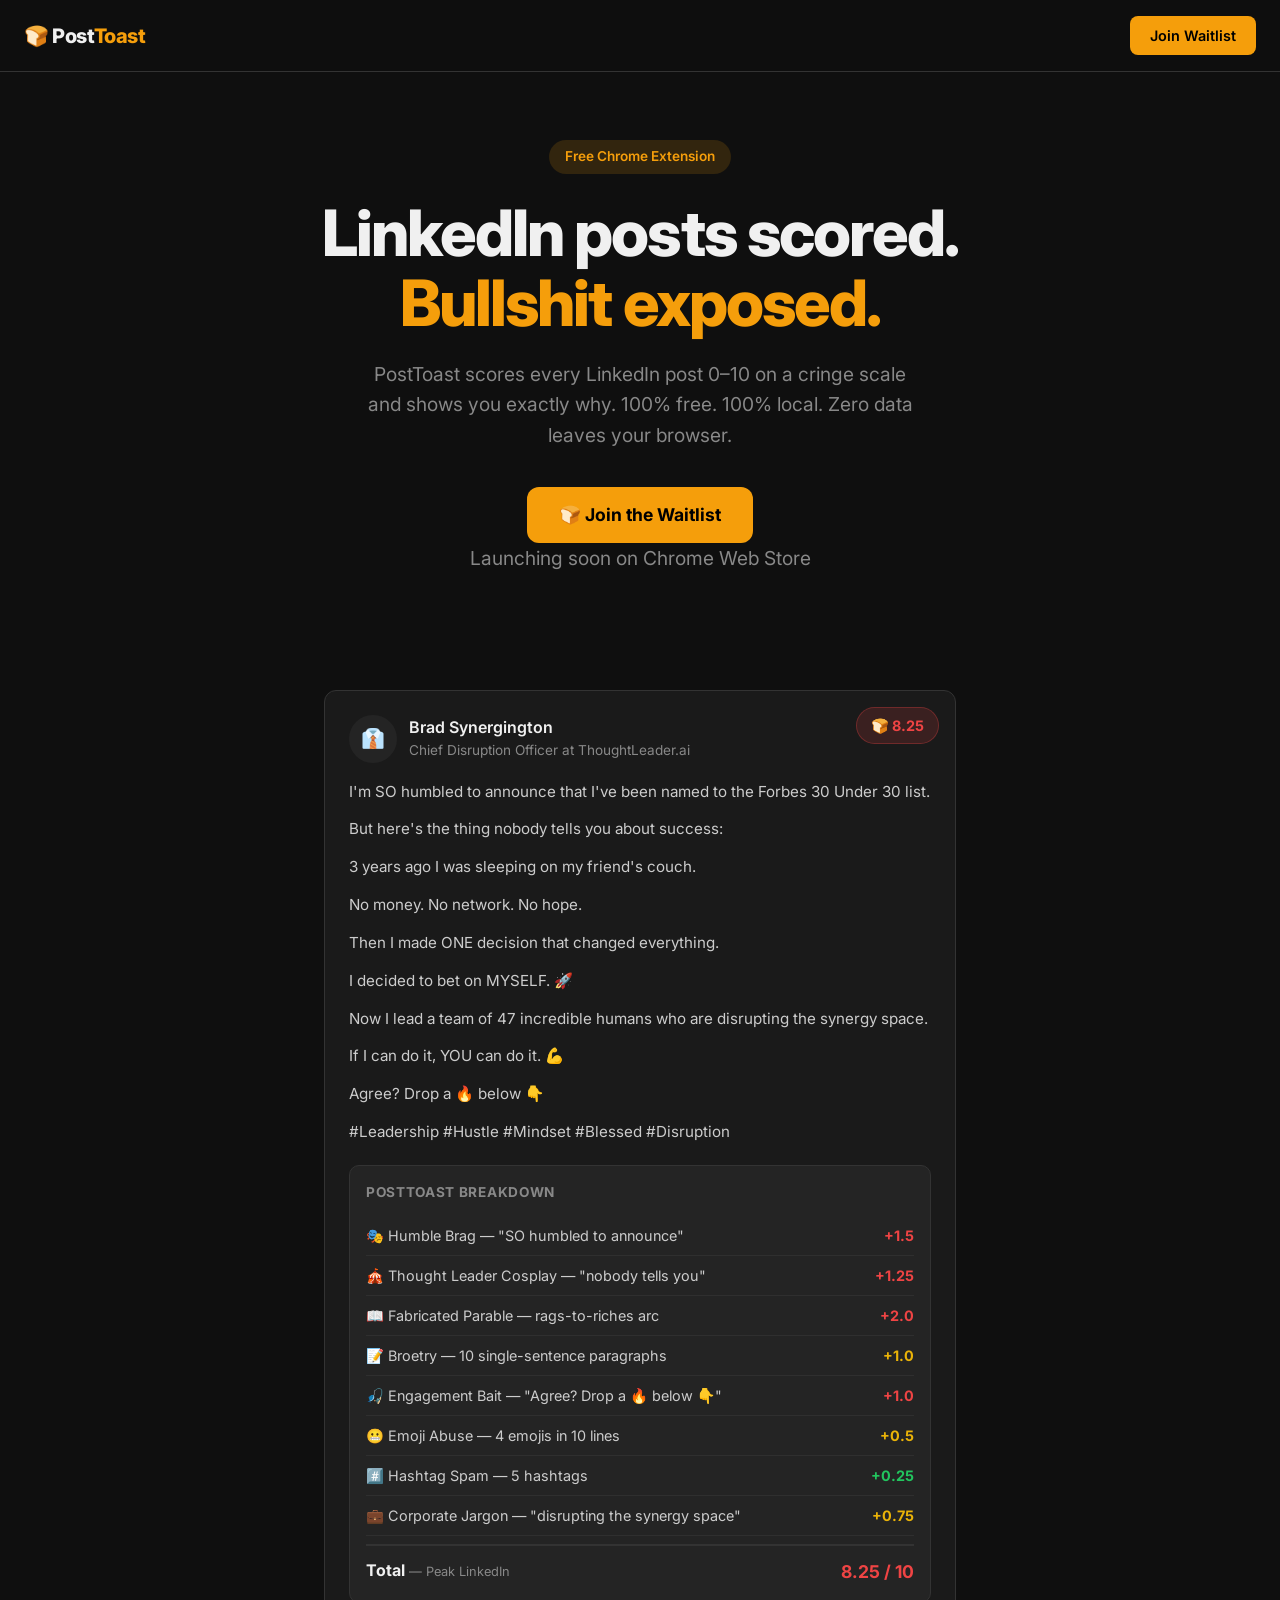
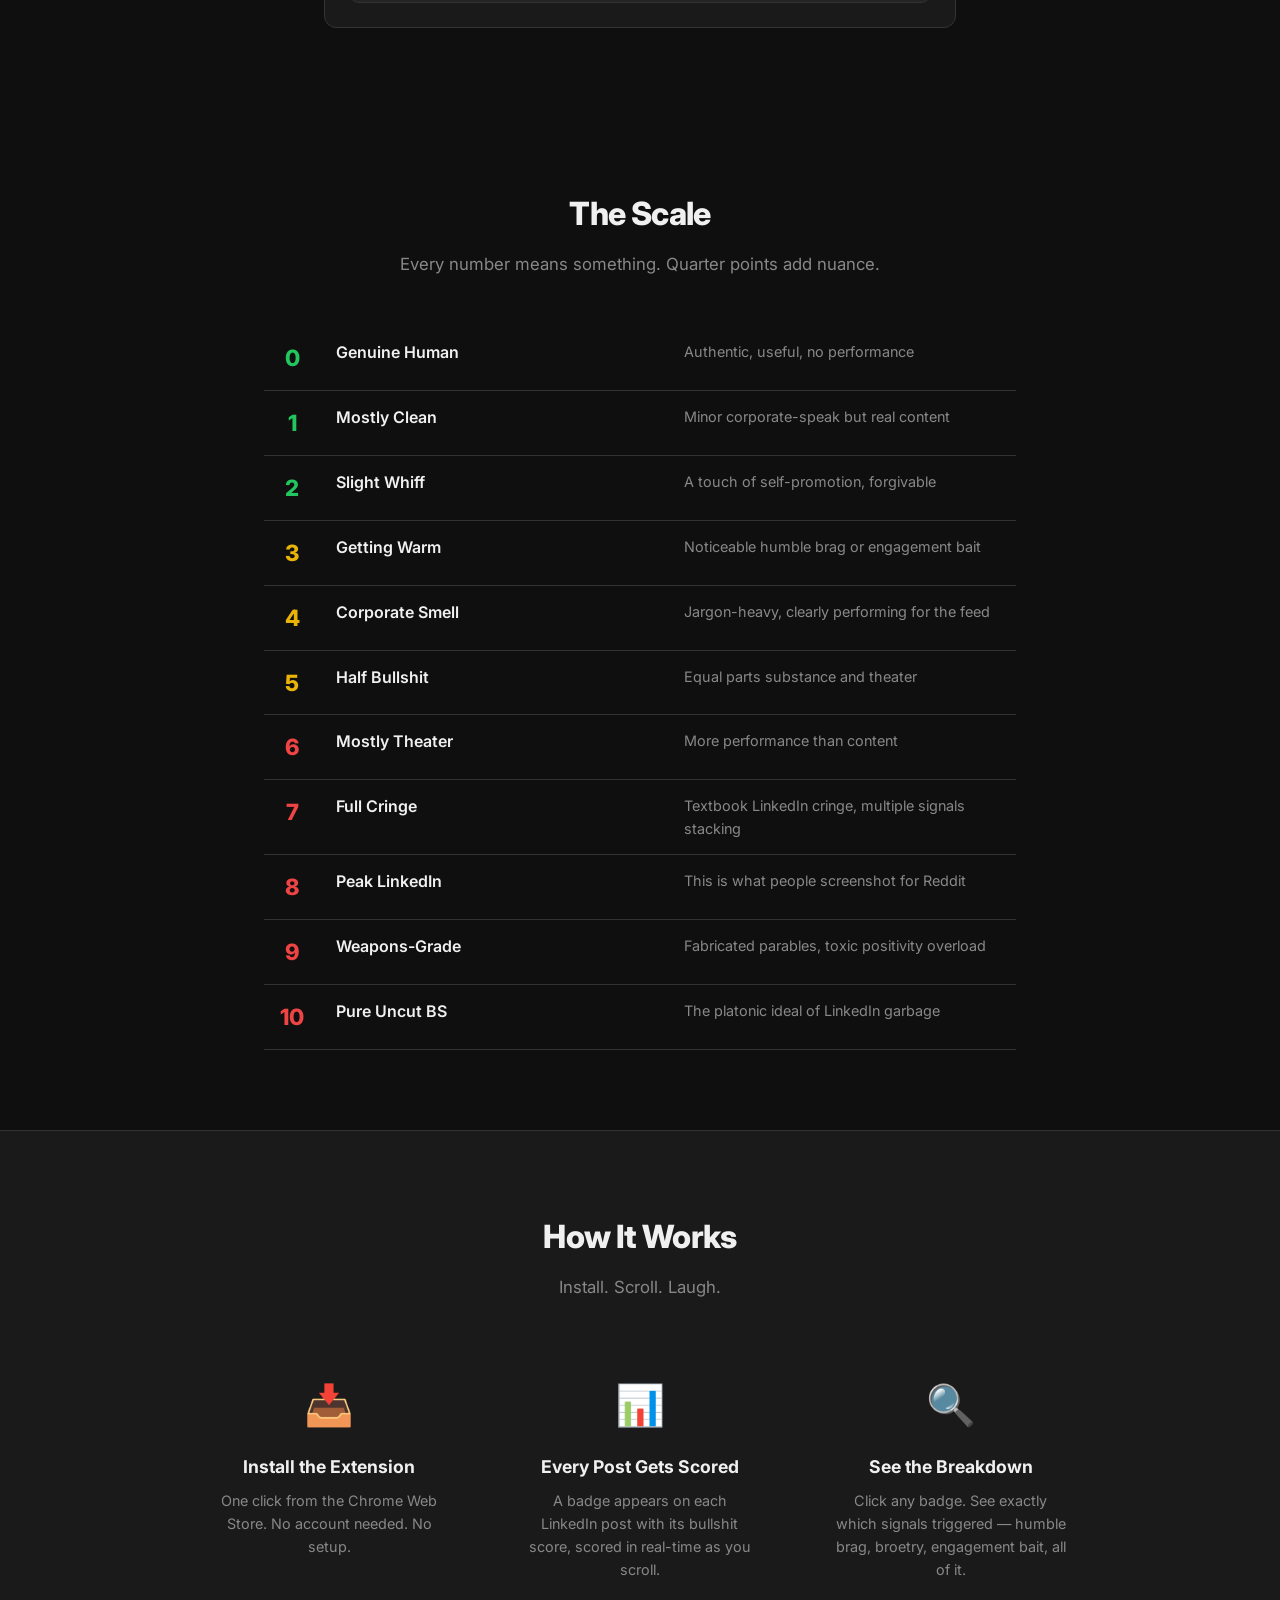
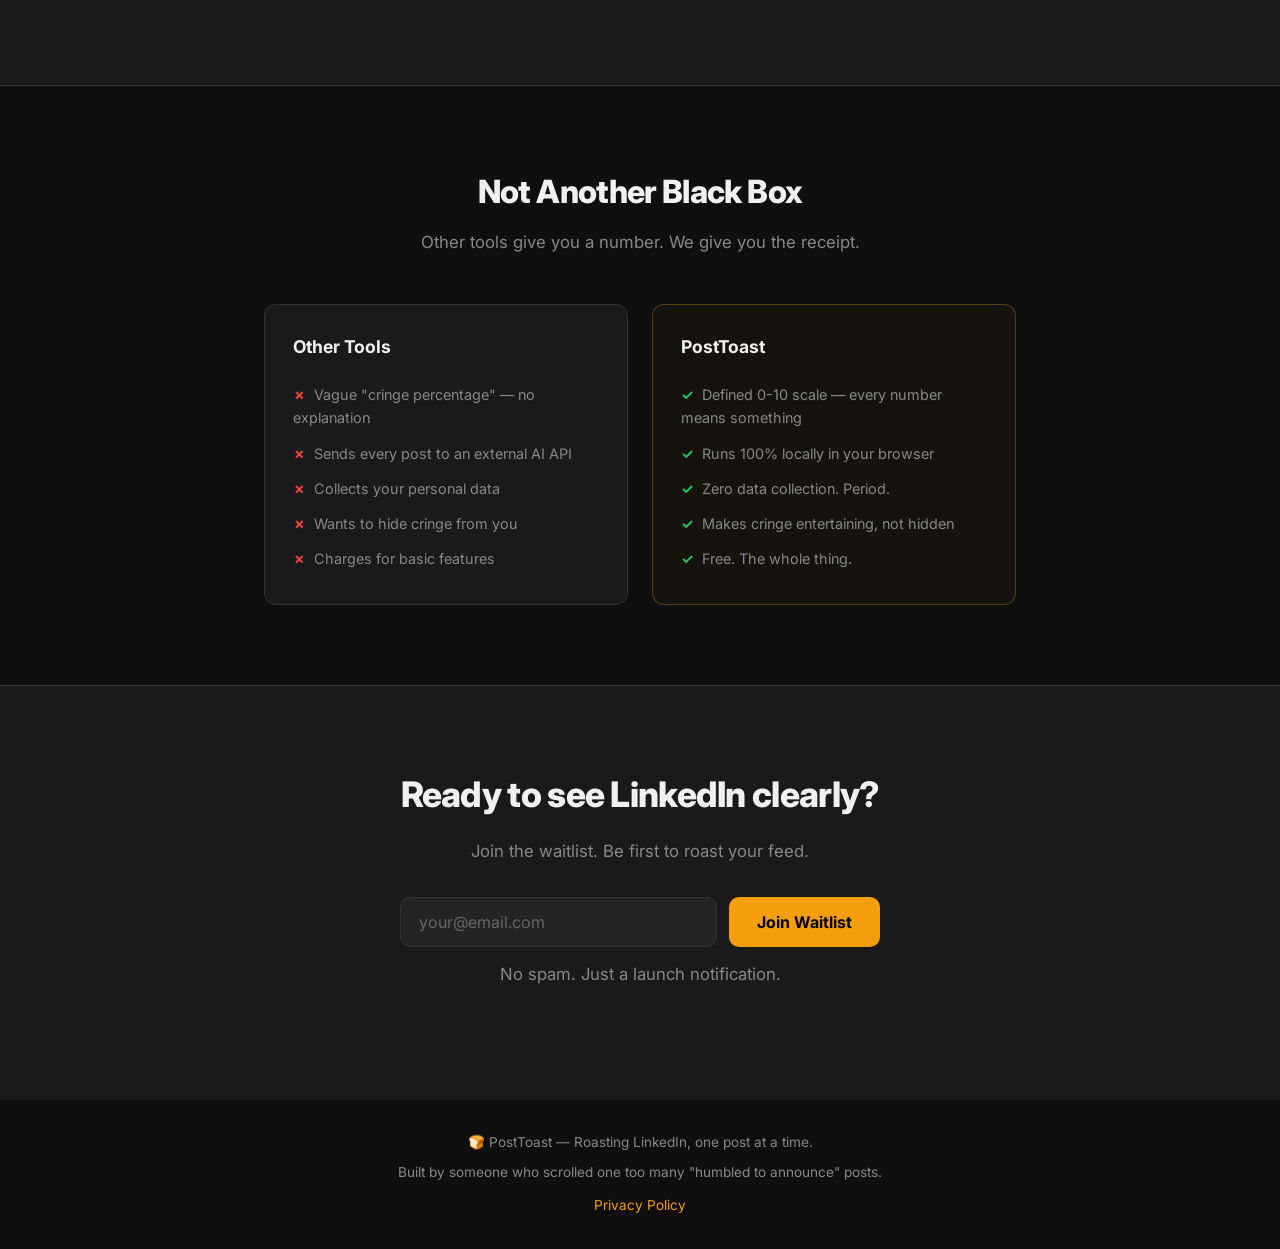
==== landing/index.html @ eec119d7 "Wire waitlist form to Netlify Forms — submissions go to Netlify dashboard" ====
<!DOCTYPE html>
<html lang="en">
<head>
  <meta charset="UTF-8">
  <meta name="viewport" content="width=device-width, initial-scale=1.0">
  <title>PostToast — Roasting LinkedIn, One Post at a Time</title>
  <meta name="description" content="A free Chrome extension that scores LinkedIn posts on a 0-10 bullshit scale. See exactly why that post made you cringe.">
  <meta property="og:title" content="PostToast — The LinkedIn Cringe Detector">
  <meta property="og:description" content="Free Chrome extension. Scores every LinkedIn post 0-10. Shows you exactly what's wrong with it.">
  <meta property="og:type" content="website">
  <meta property="og:url" content="https://posttoast.app">
  <meta name="twitter:card" content="summary_large_image">
  <meta name="twitter:title" content="PostToast — The LinkedIn Cringe Detector">
  <meta name="twitter:description" content="Free Chrome extension. Scores every LinkedIn post 0-10. Shows you exactly what's wrong with it.">
  <link rel="preconnect" href="https://fonts.googleapis.com">
  <link rel="preconnect" href="https://fonts.gstatic.com" crossorigin>
  <link href="https://fonts.googleapis.com/css2?family=Inter:wght@400;500;600;700;800&display=swap" rel="stylesheet">
  <style>
    * { margin: 0; padding: 0; box-sizing: border-box; }

    :root {
      --bg: #0f0f0f;
      --surface: #1a1a1a;
      --surface-2: #242424;
      --border: #333;
      --text: #f0f0f0;
      --text-muted: #888;
      --amber: #f59e0b;
      --amber-dim: rgba(245, 158, 11, 0.15);
      --green: #22c55e;
      --yellow: #eab308;
      --red: #ef4444;
    }

    body {
      font-family: 'Inter', -apple-system, sans-serif;
      background: var(--bg);
      color: var(--text);
      line-height: 1.6;
      overflow-x: hidden;
    }

    /* Nav */
    nav {
      position: fixed;
      top: 0;
      width: 100%;
      padding: 16px 24px;
      background: rgba(15, 15, 15, 0.9);
      backdrop-filter: blur(12px);
      border-bottom: 1px solid var(--border);
      z-index: 100;
      display: flex;
      justify-content: space-between;
      align-items: center;
    }

    .logo {
      font-size: 1.25rem;
      font-weight: 800;
      letter-spacing: -0.02em;
    }

    .logo span { color: var(--amber); }

    .nav-cta {
      background: var(--amber);
      color: #000;
      padding: 8px 20px;
      border-radius: 8px;
      text-decoration: none;
      font-weight: 600;
      font-size: 0.9rem;
      transition: transform 0.2s, box-shadow 0.2s;
    }

    .nav-cta:hover {
      transform: translateY(-1px);
      box-shadow: 0 4px 20px rgba(245, 158, 11, 0.3);
    }

    /* Hero */
    .hero {
      padding: 140px 24px 80px;
      max-width: 800px;
      margin: 0 auto;
      text-align: center;
    }

    .hero-badge {
      display: inline-block;
      background: var(--amber-dim);
      color: var(--amber);
      padding: 6px 16px;
      border-radius: 20px;
      font-size: 0.85rem;
      font-weight: 600;
      margin-bottom: 24px;
    }

    h1 {
      font-size: clamp(2.5rem, 6vw, 4rem);
      font-weight: 800;
      letter-spacing: -0.03em;
      line-height: 1.1;
      margin-bottom: 20px;
    }

    h1 .highlight { color: var(--amber); }

    .hero p {
      font-size: 1.2rem;
      color: var(--text-muted);
      max-width: 560px;
      margin: 0 auto 36px;
    }

    .hero-cta {
      display: inline-flex;
      align-items: center;
      gap: 10px;
      background: var(--amber);
      color: #000;
      padding: 14px 32px;
      border-radius: 12px;
      text-decoration: none;
      font-weight: 700;
      font-size: 1.1rem;
      transition: transform 0.2s, box-shadow 0.2s;
    }

    .hero-cta:hover {
      transform: translateY(-2px);
      box-shadow: 0 8px 30px rgba(245, 158, 11, 0.3);
    }

    .hero-sub {
      margin-top: 14px;
      font-size: 0.85rem;
      color: var(--text-muted);
    }

    /* Demo Post */
    .demo-section {
      max-width: 680px;
      margin: 0 auto;
      padding: 0 24px 80px;
    }

    .demo-post {
      background: var(--surface);
      border: 1px solid var(--border);
      border-radius: 12px;
      padding: 24px;
      position: relative;
    }

    .demo-header {
      display: flex;
      align-items: center;
      gap: 12px;
      margin-bottom: 16px;
    }

    .demo-avatar {
      width: 48px;
      height: 48px;
      border-radius: 50%;
      background: var(--surface-2);
      display: flex;
      align-items: center;
      justify-content: center;
      font-size: 1.2rem;
    }

    .demo-name { font-weight: 600; }
    .demo-title { font-size: 0.85rem; color: var(--text-muted); }

    .demo-text {
      font-size: 0.95rem;
      line-height: 1.7;
      margin-bottom: 20px;
      color: #ccc;
    }

    .demo-text p { margin-bottom: 12px; }

    /* Badge */
    .badge {
      position: absolute;
      top: 16px;
      right: 16px;
      display: flex;
      align-items: center;
      gap: 6px;
      padding: 6px 14px;
      border-radius: 20px;
      font-weight: 700;
      font-size: 0.9rem;
      cursor: pointer;
      transition: transform 0.2s;
    }

    .badge:hover { transform: scale(1.05); }

    .badge.high {
      background: rgba(239, 68, 68, 0.15);
      color: var(--red);
      border: 1px solid rgba(239, 68, 68, 0.3);
    }

    /* Breakdown */
    .breakdown {
      background: var(--surface-2);
      border: 1px solid var(--border);
      border-radius: 10px;
      padding: 16px;
      margin-top: 4px;
    }

    .breakdown-title {
      font-weight: 700;
      font-size: 0.85rem;
      color: var(--text-muted);
      text-transform: uppercase;
      letter-spacing: 0.05em;
      margin-bottom: 12px;
    }

    .signal {
      display: flex;
      justify-content: space-between;
      align-items: center;
      padding: 8px 0;
      border-bottom: 1px solid rgba(255,255,255,0.05);
      font-size: 0.9rem;
    }

    .signal:last-child { border-bottom: none; }
    .signal-name { color: #ccc; }

    .signal-score {
      font-weight: 700;
      color: var(--red);
    }

    .signal-score.med { color: var(--yellow); }
    .signal-score.low { color: var(--green); }

    .total-row {
      display: flex;
      justify-content: space-between;
      padding-top: 12px;
      margin-top: 8px;
      border-top: 2px solid var(--border);
      font-weight: 700;
    }

    .total-score {
      font-size: 1.1rem;
      color: var(--red);
    }

    .total-label-sub {
      font-size: 0.8rem;
      color: var(--text-muted);
      font-weight: 400;
    }

    /* Scale Section */
    .scale-section {
      max-width: 800px;
      margin: 0 auto;
      padding: 80px 24px;
    }

    .section-title {
      font-size: 2rem;
      font-weight: 800;
      text-align: center;
      margin-bottom: 12px;
      letter-spacing: -0.02em;
    }

    .section-sub {
      text-align: center;
      color: var(--text-muted);
      margin-bottom: 48px;
      font-size: 1.05rem;
    }

    .scale-grid {
      display: grid;
      grid-template-columns: auto 1fr 1fr;
      gap: 0;
    }

    .scale-row {
      display: contents;
    }

    .scale-row > * {
      padding: 14px 16px;
      border-bottom: 1px solid var(--border);
    }

    .scale-num {
      font-weight: 800;
      font-size: 1.4rem;
      text-align: center;
      min-width: 50px;
    }

    .scale-label { font-weight: 600; }
    .scale-desc { color: var(--text-muted); font-size: 0.9rem; }

    .s-green { color: var(--green); }
    .s-yellow { color: var(--yellow); }
    .s-red { color: var(--red); }

    /* How It Works */
    .how-section {
      padding: 80px 24px;
      background: var(--surface);
      border-top: 1px solid var(--border);
      border-bottom: 1px solid var(--border);
    }

    .how-grid {
      max-width: 900px;
      margin: 0 auto;
      display: grid;
      grid-template-columns: repeat(auto-fit, minmax(250px, 1fr));
      gap: 32px;
    }

    .how-card {
      text-align: center;
      padding: 24px;
    }

    .how-icon {
      font-size: 2.5rem;
      margin-bottom: 16px;
    }

    .how-card h3 {
      font-size: 1.1rem;
      margin-bottom: 8px;
    }

    .how-card p {
      color: var(--text-muted);
      font-size: 0.9rem;
    }

    /* VS Section */
    .vs-section {
      max-width: 800px;
      margin: 0 auto;
      padding: 80px 24px;
    }

    .vs-grid {
      display: grid;
      grid-template-columns: 1fr 1fr;
      gap: 24px;
      margin-top: 48px;
    }

    .vs-card {
      background: var(--surface);
      border: 1px solid var(--border);
      border-radius: 12px;
      padding: 28px;
    }

    .vs-card h3 {
      font-size: 1.1rem;
      margin-bottom: 16px;
    }

    .vs-card ul {
      list-style: none;
      padding: 0;
    }

    .vs-card li {
      padding: 6px 0;
      font-size: 0.9rem;
      color: var(--text-muted);
    }

    .vs-card li::before {
      margin-right: 8px;
      font-weight: bold;
    }

    .vs-card.them li::before { content: "✗"; color: var(--red); }
    .vs-card.us li::before { content: "✓"; color: var(--green); }
    .vs-card.us {
      border-color: rgba(245, 158, 11, 0.3);
      background: rgba(245, 158, 11, 0.03);
    }

    /* CTA */
    .cta-section {
      text-align: center;
      padding: 80px 24px;
      background: var(--surface);
      border-top: 1px solid var(--border);
    }

    .cta-section h2 {
      font-size: 2.2rem;
      font-weight: 800;
      margin-bottom: 16px;
      letter-spacing: -0.02em;
    }

    .cta-section p {
      color: var(--text-muted);
      margin-bottom: 32px;
      font-size: 1.05rem;
    }

    /* Waitlist form */
    .waitlist-form {
      display: flex;
      gap: 12px;
      justify-content: center;
      max-width: 480px;
      margin: 0 auto 14px;
    }

    .waitlist-form input {
      flex: 1;
      padding: 14px 18px;
      border-radius: 10px;
      border: 1px solid var(--border);
      background: var(--surface-2);
      color: var(--text);
      font-size: 1rem;
      font-family: inherit;
      outline: none;
      transition: border-color 0.2s;
    }

    .waitlist-form input:focus {
      border-color: var(--amber);
    }

    .waitlist-form input::placeholder { color: #666; }

    .waitlist-form button {
      padding: 14px 28px;
      border-radius: 10px;
      border: none;
      background: var(--amber);
      color: #000;
      font-weight: 700;
      font-size: 1rem;
      font-family: inherit;
      cursor: pointer;
      white-space: nowrap;
      transition: transform 0.2s, box-shadow 0.2s;
    }

    .waitlist-form button:hover {
      transform: translateY(-1px);
      box-shadow: 0 4px 20px rgba(245, 158, 11, 0.3);
    }

    .waitlist-success {
      display: none;
      color: var(--green);
      font-weight: 600;
      margin-top: 12px;
    }

    /* Footer */
    footer {
      text-align: center;
      padding: 32px 24px;
      color: var(--text-muted);
      font-size: 0.85rem;
    }

    footer a { color: var(--amber); text-decoration: none; }

    /* Tablet */
    @media (max-width: 768px) {
      .hero { padding: 120px 20px 60px; }
      .how-grid { gap: 20px; }
      .scale-section, .vs-section { padding: 60px 20px; }
      .how-section { padding: 60px 20px; }
      .cta-section { padding: 60px 20px; }
    }

    /* Mobile */
    @media (max-width: 640px) {
      nav { padding: 12px 16px; }
      .logo { font-size: 1.1rem; }
      .nav-cta { padding: 6px 14px; font-size: 0.8rem; }

      .hero { padding: 100px 16px 48px; }
      h1 { font-size: 2rem; }
      .hero p { font-size: 1rem; margin-bottom: 28px; }
      .hero-cta { padding: 12px 24px; font-size: 1rem; }
      .hero-badge { font-size: 0.8rem; padding: 5px 12px; }

      .demo-section { padding: 0 16px 60px; }
      .demo-post { padding: 16px; }
      .demo-header { gap: 10px; }
      .demo-avatar { width: 40px; height: 40px; font-size: 1rem; }
      .demo-name { font-size: 0.9rem; }
      .demo-text { font-size: 0.85rem; }
      .badge { padding: 4px 10px; font-size: 0.8rem; top: 12px; right: 12px; }
      .breakdown { padding: 12px; }
      .signal { font-size: 0.8rem; }
      .signal-name { font-size: 0.8rem; }
      .signal-score { font-size: 0.8rem; }

      .vs-grid { grid-template-columns: 1fr; }
      .vs-card { padding: 20px; }

      .scale-grid { font-size: 0.8rem; gap: 0; }
      .scale-grid > .scale-row > * { padding: 10px 8px; }
      .scale-num { font-size: 1rem; min-width: 36px; }
      .scale-label { font-size: 0.8rem; }
      .scale-desc { font-size: 0.75rem; display: none; }

      .section-title { font-size: 1.5rem; }
      .section-sub { font-size: 0.9rem; margin-bottom: 32px; }

      .how-grid { grid-template-columns: 1fr; gap: 16px; }
      .how-card { padding: 16px; text-align: left; display: flex; gap: 16px; align-items: flex-start; }
      .how-icon { font-size: 2rem; margin-bottom: 0; flex-shrink: 0; }
      .how-card h3 { font-size: 1rem; margin-bottom: 4px; }

      .waitlist-form { flex-direction: column; }
      .waitlist-form button { width: 100%; }
      .waitlist-form input { font-size: 16px; } /* prevents iOS zoom */

      .cta-section h2 { font-size: 1.6rem; }

      footer { padding: 24px 16px; }
    }

    /* Small phones */
    @media (max-width: 380px) {
      h1 { font-size: 1.7rem; }
      .hero { padding: 90px 12px 40px; }
      .demo-post { padding: 12px; }
      .badge { position: static; display: inline-flex; margin: 0 0 8px auto; float: right; }
    }
  </style>
</head>
<body>

  <nav>
    <div class="logo">🍞 Post<span>Toast</span></div>
    <a href="#waitlist" class="nav-cta">Join Waitlist</a>
  </nav>

  <!-- Hero -->
  <section class="hero">
    <div class="hero-badge">Free Chrome Extension</div>
    <h1>LinkedIn posts scored.<br><span class="highlight">Bullshit exposed.</span></h1>
    <p>PostToast scores every LinkedIn post 0–10 on a cringe scale and shows you exactly why. 100% free. 100% local. Zero data leaves your browser.</p>
    <a href="#waitlist" class="hero-cta">🍞 Join the Waitlist</a>
    <p class="hero-sub">Launching soon on Chrome Web Store</p>
  </section>

  <!-- Demo Post -->
  <section class="demo-section">
    <div class="demo-post">
      <div class="badge high" onclick="this.closest('.demo-post').querySelector('.breakdown').style.display = this.closest('.demo-post').querySelector('.breakdown').style.display === 'none' ? 'block' : 'none'">
        🍞 8.25
      </div>
      <div class="demo-header">
        <div class="demo-avatar">👔</div>
        <div>
          <div class="demo-name">Brad Synergington</div>
          <div class="demo-title">Chief Disruption Officer at ThoughtLeader.ai</div>
        </div>
      </div>
      <div class="demo-text">
        <p>I'm SO humbled to announce that I've been named to the Forbes 30 Under 30 list.</p>
        <p>But here's the thing nobody tells you about success:</p>
        <p>3 years ago I was sleeping on my friend's couch.</p>
        <p>No money. No network. No hope.</p>
        <p>Then I made ONE decision that changed everything.</p>
        <p>I decided to bet on MYSELF. 🚀</p>
        <p>Now I lead a team of 47 incredible humans who are disrupting the synergy space.</p>
        <p>If I can do it, YOU can do it. 💪</p>
        <p>Agree? Drop a 🔥 below 👇</p>
        <p>#Leadership #Hustle #Mindset #Blessed #Disruption</p>
      </div>
      <div class="breakdown">
        <div class="breakdown-title">PostToast Breakdown</div>
        <div class="signal">
          <span class="signal-name">🎭 Humble Brag — "SO humbled to announce"</span>
          <span class="signal-score">+1.5</span>
        </div>
        <div class="signal">
          <span class="signal-name">🎪 Thought Leader Cosplay — "nobody tells you"</span>
          <span class="signal-score">+1.25</span>
        </div>
        <div class="signal">
          <span class="signal-name">📖 Fabricated Parable — rags-to-riches arc</span>
          <span class="signal-score">+2.0</span>
        </div>
        <div class="signal">
          <span class="signal-name">📝 Broetry — 10 single-sentence paragraphs</span>
          <span class="signal-score med">+1.0</span>
        </div>
        <div class="signal">
          <span class="signal-name">🎣 Engagement Bait — "Agree? Drop a 🔥 below 👇"</span>
          <span class="signal-score">+1.0</span>
        </div>
        <div class="signal">
          <span class="signal-name">😬 Emoji Abuse — 4 emojis in 10 lines</span>
          <span class="signal-score med">+0.5</span>
        </div>
        <div class="signal">
          <span class="signal-name">#️⃣ Hashtag Spam — 5 hashtags</span>
          <span class="signal-score low">+0.25</span>
        </div>
        <div class="signal">
          <span class="signal-name">💼 Corporate Jargon — "disrupting the synergy space"</span>
          <span class="signal-score med">+0.75</span>
        </div>
        <div class="total-row">
          <span>Total <span class="total-label-sub">— Peak LinkedIn</span></span>
          <span class="total-score">8.25 / 10</span>
        </div>
      </div>
    </div>
  </section>

  <!-- The Scale -->
  <section class="scale-section">
    <h2 class="section-title">The Scale</h2>
    <p class="section-sub">Every number means something. Quarter points add nuance.</p>
    <div class="scale-grid">
      <div class="scale-row">
        <div class="scale-num s-green">0</div>
        <div class="scale-label">Genuine Human</div>
        <div class="scale-desc">Authentic, useful, no performance</div>
      </div>
      <div class="scale-row">
        <div class="scale-num s-green">1</div>
        <div class="scale-label">Mostly Clean</div>
        <div class="scale-desc">Minor corporate-speak but real content</div>
      </div>
      <div class="scale-row">
        <div class="scale-num s-green">2</div>
        <div class="scale-label">Slight Whiff</div>
        <div class="scale-desc">A touch of self-promotion, forgivable</div>
      </div>
      <div class="scale-row">
        <div class="scale-num s-yellow">3</div>
        <div class="scale-label">Getting Warm</div>
        <div class="scale-desc">Noticeable humble brag or engagement bait</div>
      </div>
      <div class="scale-row">
        <div class="scale-num s-yellow">4</div>
        <div class="scale-label">Corporate Smell</div>
        <div class="scale-desc">Jargon-heavy, clearly performing for the feed</div>
      </div>
      <div class="scale-row">
        <div class="scale-num s-yellow">5</div>
        <div class="scale-label">Half Bullshit</div>
        <div class="scale-desc">Equal parts substance and theater</div>
      </div>
      <div class="scale-row">
        <div class="scale-num s-red">6</div>
        <div class="scale-label">Mostly Theater</div>
        <div class="scale-desc">More performance than content</div>
      </div>
      <div class="scale-row">
        <div class="scale-num s-red">7</div>
        <div class="scale-label">Full Cringe</div>
        <div class="scale-desc">Textbook LinkedIn cringe, multiple signals stacking</div>
      </div>
      <div class="scale-row">
        <div class="scale-num s-red">8</div>
        <div class="scale-label">Peak LinkedIn</div>
        <div class="scale-desc">This is what people screenshot for Reddit</div>
      </div>
      <div class="scale-row">
        <div class="scale-num s-red">9</div>
        <div class="scale-label">Weapons-Grade</div>
        <div class="scale-desc">Fabricated parables, toxic positivity overload</div>
      </div>
      <div class="scale-row">
        <div class="scale-num s-red">10</div>
        <div class="scale-label">Pure Uncut BS</div>
        <div class="scale-desc">The platonic ideal of LinkedIn garbage</div>
      </div>
    </div>
  </section>

  <!-- How It Works -->
  <section class="how-section">
    <h2 class="section-title">How It Works</h2>
    <p class="section-sub">Install. Scroll. Laugh.</p>
    <div class="how-grid">
      <div class="how-card">
        <div class="how-icon">📥</div>
        <h3>Install the Extension</h3>
        <p>One click from the Chrome Web Store. No account needed. No setup.</p>
      </div>
      <div class="how-card">
        <div class="how-icon">📊</div>
        <h3>Every Post Gets Scored</h3>
        <p>A badge appears on each LinkedIn post with its bullshit score, scored in real-time as you scroll.</p>
      </div>
      <div class="how-card">
        <div class="how-icon">🔍</div>
        <h3>See the Breakdown</h3>
        <p>Click any badge. See exactly which signals triggered — humble brag, broetry, engagement bait, all of it.</p>
      </div>
    </div>
  </section>

  <!-- PostToast vs Others -->
  <section class="vs-section">
    <h2 class="section-title">Not Another Black Box</h2>
    <p class="section-sub">Other tools give you a number. We give you the receipt.</p>
    <div class="vs-grid">
      <div class="vs-card them">
        <h3>Other Tools</h3>
        <ul>
          <li>Vague "cringe percentage" — no explanation</li>
          <li>Sends every post to an external AI API</li>
          <li>Collects your personal data</li>
          <li>Wants to hide cringe from you</li>
          <li>Charges for basic features</li>
        </ul>
      </div>
      <div class="vs-card us">
        <h3>PostToast</h3>
        <ul>
          <li>Defined 0-10 scale — every number means something</li>
          <li>Runs 100% locally in your browser</li>
          <li>Zero data collection. Period.</li>
          <li>Makes cringe entertaining, not hidden</li>
          <li>Free. The whole thing.</li>
        </ul>
      </div>
    </div>
  </section>

  <!-- CTA -->
  <section class="cta-section" id="waitlist">
    <h2>Ready to see LinkedIn clearly?</h2>
    <p>Join the waitlist. Be first to roast your feed.</p>
    <form class="waitlist-form" id="waitlistForm" name="waitlist" method="POST" data-netlify="true">
      <input type="email" name="email" placeholder="your@email.com" required id="waitlistEmail">
      <button type="submit">Join Waitlist</button>
    </form>
    <p class="hero-sub">No spam. Just a launch notification.</p>
    <p class="waitlist-success" id="waitlistSuccess">You're in. We'll let you know when it's live. 🍞</p>
  </section>

  <footer>
    <p>🍞 PostToast — Roasting LinkedIn, one post at a time.</p>
    <p style="margin-top: 8px;">Built by someone who scrolled one too many "humbled to announce" posts.</p>
    <p style="margin-top: 12px;"><a href="/privacy.html">Privacy Policy</a></p>
  </footer>

  <script>
    document.getElementById('waitlistForm').addEventListener('submit', function(e) {
      e.preventDefault();
      const form = this;
      const email = document.getElementById('waitlistEmail').value;

      fetch('/', {
        method: 'POST',
        headers: { 'Content-Type': 'application/x-www-form-urlencoded' },
        body: new URLSearchParams(new FormData(form)).toString()
      }).then(() => {
        form.style.display = 'none';
        document.getElementById('waitlistSuccess').style.display = 'block';
      }).catch(() => {
        form.style.display = 'none';
        document.getElementById('waitlistSuccess').style.display = 'block';
      });
    });

    // Smooth scroll for anchor links
    document.querySelectorAll('a[href^="#"]').forEach(anchor => {
      anchor.addEventListener('click', function(e) {
        e.preventDefault();
        document.querySelector(this.getAttribute('href')).scrollIntoView({ behavior: 'smooth' });
      });
    });
  </script>
</body>
</html>
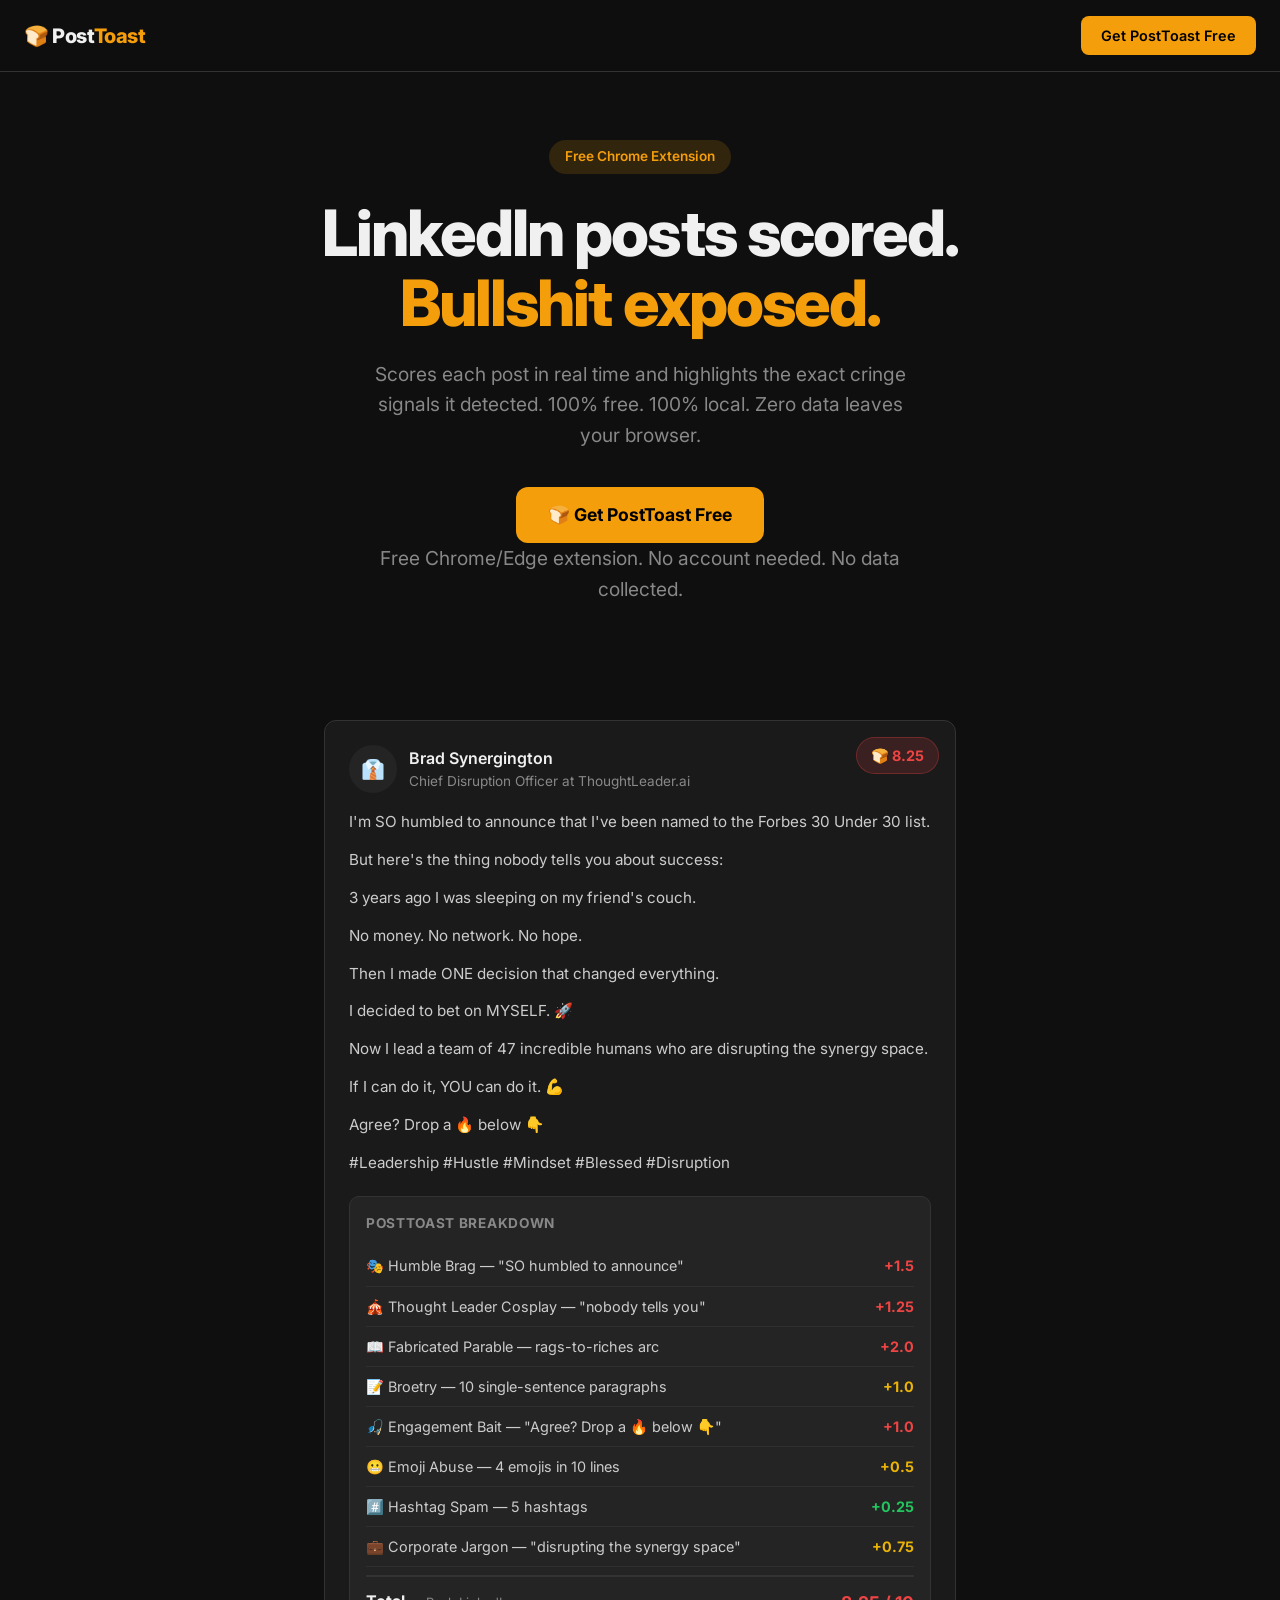
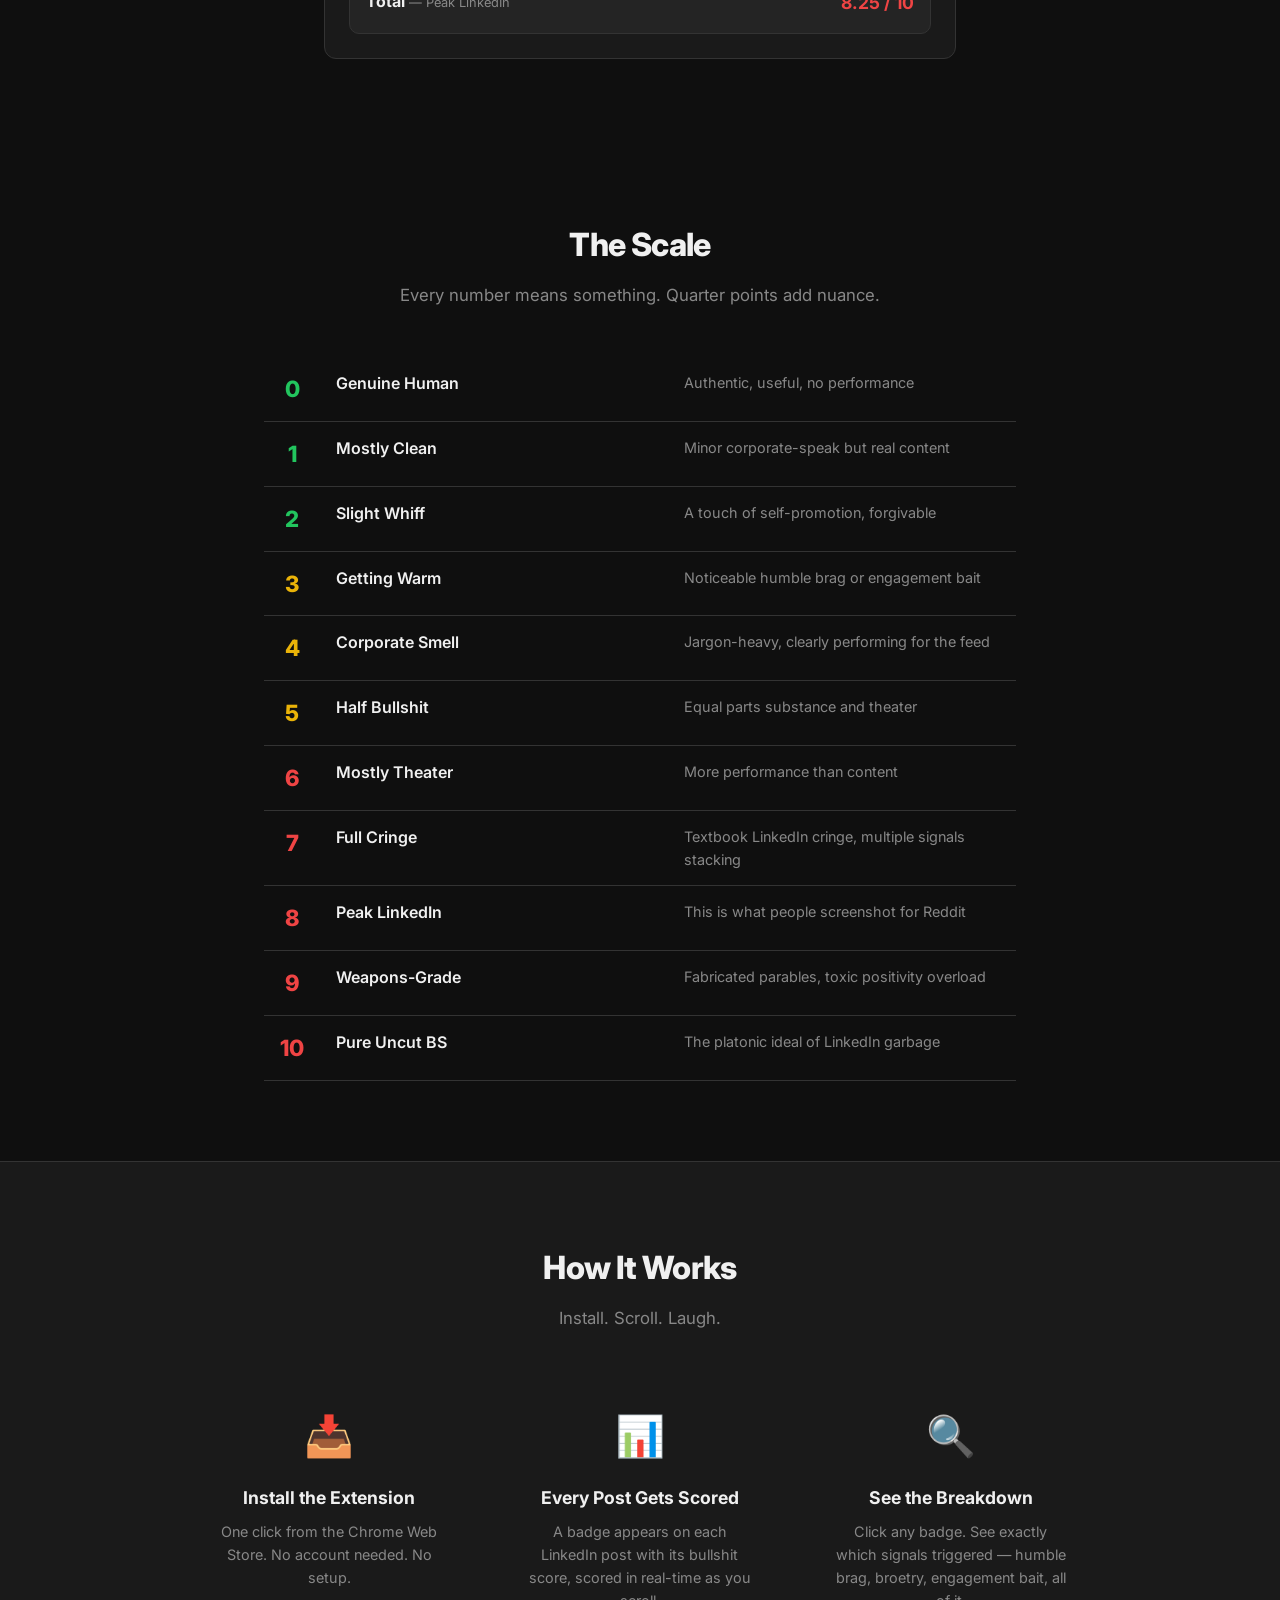
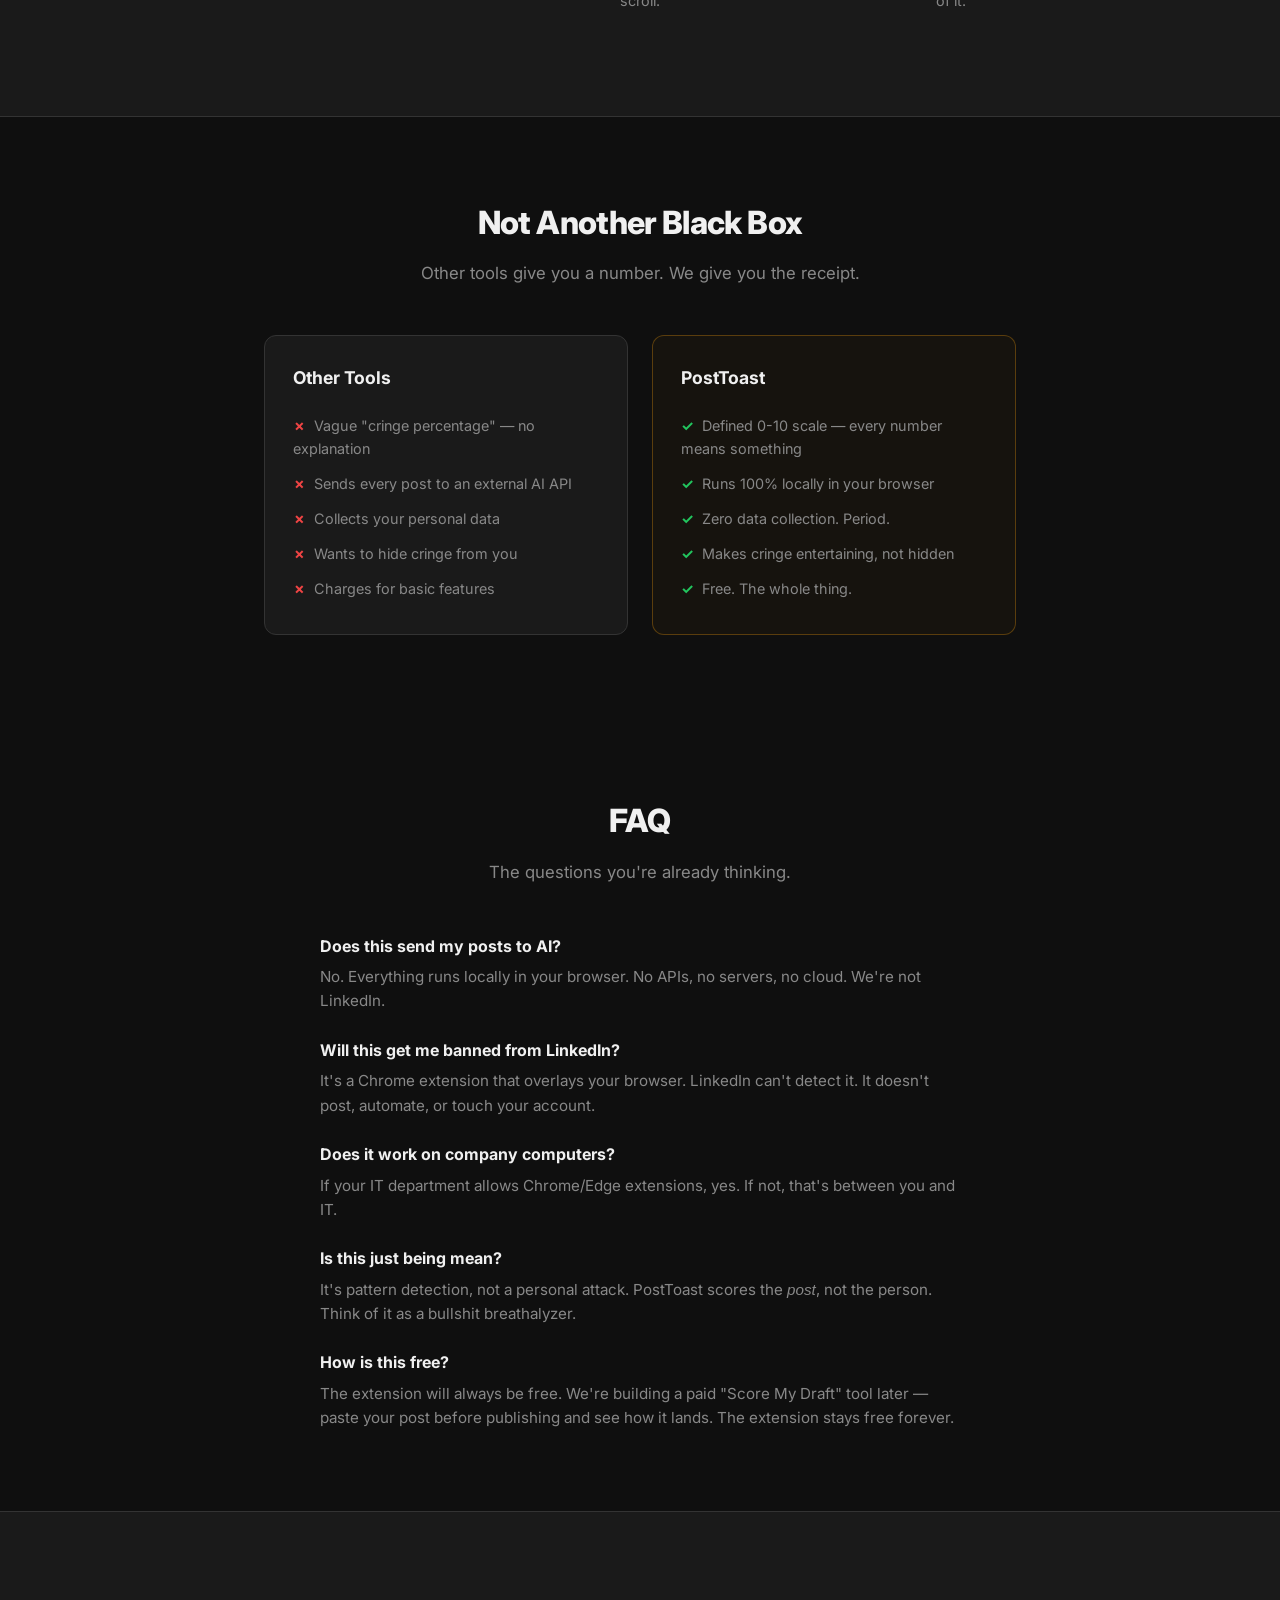
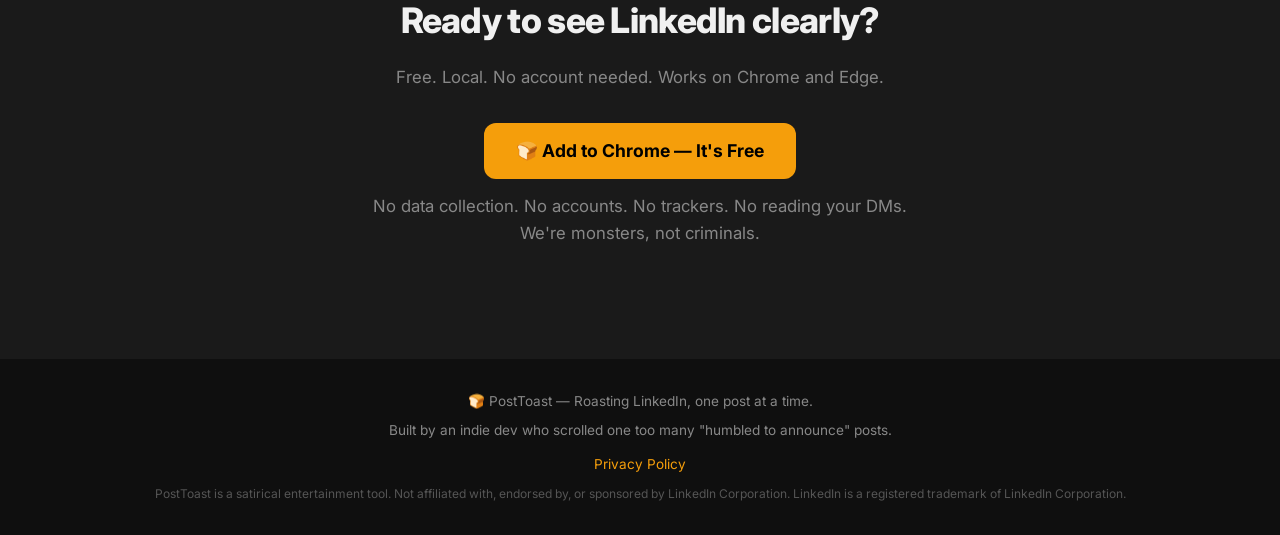
==== commit 1e8fd619: "Landing page overhaul: kill waitlist, add FAQ, fix mobile grid, add disclaimers - Replace waitlist C" ====
--- a/landing/index.html
+++ b/landing/index.html
@@ -424,59 +424,7 @@
       font-size: 1.05rem;
     }
 
-    /* Waitlist form */
-    .waitlist-form {
-      display: flex;
-      gap: 12px;
-      justify-content: center;
-      max-width: 480px;
-      margin: 0 auto 14px;
-    }
-
-    .waitlist-form input {
-      flex: 1;
-      padding: 14px 18px;
-      border-radius: 10px;
-      border: 1px solid var(--border);
-      background: var(--surface-2);
-      color: var(--text);
-      font-size: 1rem;
-      font-family: inherit;
-      outline: none;
-      transition: border-color 0.2s;
-    }
-
-    .waitlist-form input:focus {
-      border-color: var(--amber);
-    }
-
-    .waitlist-form input::placeholder { color: #666; }
-
-    .waitlist-form button {
-      padding: 14px 28px;
-      border-radius: 10px;
-      border: none;
-      background: var(--amber);
-      color: #000;
-      font-weight: 700;
-      font-size: 1rem;
-      font-family: inherit;
-      cursor: pointer;
-      white-space: nowrap;
-      transition: transform 0.2s, box-shadow 0.2s;
-    }
-
-    .waitlist-form button:hover {
-      transform: translateY(-1px);
-      box-shadow: 0 4px 20px rgba(245, 158, 11, 0.3);
-    }
-
-    .waitlist-success {
-      display: none;
-      color: var(--green);
-      font-weight: 600;
-      margin-top: 12px;
-    }
+    /* (waitlist form removed — direct install CTA now) */
 
     /* Footer */
     footer {
@@ -524,11 +472,11 @@
       .vs-grid { grid-template-columns: 1fr; }
       .vs-card { padding: 20px; }
 
-      .scale-grid { font-size: 0.8rem; gap: 0; }
+      .scale-grid { grid-template-columns: 48px 1fr; font-size: 0.85rem; gap: 0; }
       .scale-grid > .scale-row > * { padding: 10px 8px; }
-      .scale-num { font-size: 1rem; min-width: 36px; }
-      .scale-label { font-size: 0.8rem; }
-      .scale-desc { font-size: 0.75rem; display: none; }
+      .scale-num { font-size: 1.1rem; min-width: 36px; }
+      .scale-label { font-size: 0.85rem; }
+      .scale-desc { display: none; }
 
       .section-title { font-size: 1.5rem; }
       .section-sub { font-size: 0.9rem; margin-bottom: 32px; }
@@ -560,16 +508,16 @@
 
   <nav>
     <div class="logo">🍞 Post<span>Toast</span></div>
-    <a href="#waitlist" class="nav-cta">Join Waitlist</a>
+    <a href="#get" class="nav-cta">Get PostToast Free</a>
   </nav>
 
   <!-- Hero -->
   <section class="hero">
     <div class="hero-badge">Free Chrome Extension</div>
     <h1>LinkedIn posts scored.<br><span class="highlight">Bullshit exposed.</span></h1>
-    <p>PostToast scores every LinkedIn post 0–10 on a cringe scale and shows you exactly why. 100% free. 100% local. Zero data leaves your browser.</p>
-    <a href="#waitlist" class="hero-cta">🍞 Join the Waitlist</a>
-    <p class="hero-sub">Launching soon on Chrome Web Store</p>
+    <p>Scores each post in real time and highlights the exact cringe signals it detected. 100% free. 100% local. Zero data leaves your browser.</p>
+    <a href="#get" class="hero-cta">🍞 Get PostToast Free</a>
+    <p class="hero-sub">Free Chrome/Edge extension. No account needed. No data collected.</p>
   </section>
 
   <!-- Demo Post -->
@@ -753,43 +701,50 @@
     </div>
   </section>
 
+  <!-- FAQ -->
+  <section class="scale-section">
+    <h2 class="section-title">FAQ</h2>
+    <p class="section-sub">The questions you're already thinking.</p>
+    <div style="max-width: 640px; margin: 0 auto; text-align: left;">
+      <div style="margin-bottom: 24px;">
+        <h3 style="font-size: 1rem; margin-bottom: 6px;">Does this send my posts to AI?</h3>
+        <p style="color: var(--text-muted); font-size: 0.95rem; margin: 0;">No. Everything runs locally in your browser. No APIs, no servers, no cloud. We're not LinkedIn.</p>
+      </div>
+      <div style="margin-bottom: 24px;">
+        <h3 style="font-size: 1rem; margin-bottom: 6px;">Will this get me banned from LinkedIn?</h3>
+        <p style="color: var(--text-muted); font-size: 0.95rem; margin: 0;">It's a Chrome extension that overlays your browser. LinkedIn can't detect it. It doesn't post, automate, or touch your account.</p>
+      </div>
+      <div style="margin-bottom: 24px;">
+        <h3 style="font-size: 1rem; margin-bottom: 6px;">Does it work on company computers?</h3>
+        <p style="color: var(--text-muted); font-size: 0.95rem; margin: 0;">If your IT department allows Chrome/Edge extensions, yes. If not, that's between you and IT.</p>
+      </div>
+      <div style="margin-bottom: 24px;">
+        <h3 style="font-size: 1rem; margin-bottom: 6px;">Is this just being mean?</h3>
+        <p style="color: var(--text-muted); font-size: 0.95rem; margin: 0;">It's pattern detection, not a personal attack. PostToast scores the <em>post</em>, not the person. Think of it as a bullshit breathalyzer.</p>
+      </div>
+      <div>
+        <h3 style="font-size: 1rem; margin-bottom: 6px;">How is this free?</h3>
+        <p style="color: var(--text-muted); font-size: 0.95rem; margin: 0;">The extension will always be free. We're building a paid "Score My Draft" tool later — paste your post before publishing and see how it lands. The extension stays free forever.</p>
+      </div>
+    </div>
+  </section>
+
   <!-- CTA -->
-  <section class="cta-section" id="waitlist">
+  <section class="cta-section" id="get">
     <h2>Ready to see LinkedIn clearly?</h2>
-    <p>Join the waitlist. Be first to roast your feed.</p>
-    <form class="waitlist-form" id="waitlistForm" name="waitlist" method="POST" data-netlify="true">
-      <input type="email" name="email" placeholder="your@email.com" required id="waitlistEmail">
-      <button type="submit">Join Waitlist</button>
-    </form>
-    <p class="hero-sub">No spam. Just a launch notification.</p>
-    <p class="waitlist-success" id="waitlistSuccess">You're in. We'll let you know when it's live. 🍞</p>
+    <p>Free. Local. No account needed. Works on Chrome and Edge.</p>
+    <a href="https://chrome.google.com/webstore" class="hero-cta" style="display: inline-flex; text-decoration: none;">🍞 Add to Chrome — It's Free</a>
+    <p class="hero-sub" style="margin-top: 14px;">No data collection. No accounts. No trackers. No reading your DMs.<br>We're monsters, not criminals.</p>
   </section>
 
   <footer>
     <p>🍞 PostToast — Roasting LinkedIn, one post at a time.</p>
-    <p style="margin-top: 8px;">Built by someone who scrolled one too many "humbled to announce" posts.</p>
+    <p style="margin-top: 8px;">Built by an indie dev who scrolled one too many "humbled to announce" posts.</p>
     <p style="margin-top: 12px;"><a href="/privacy.html">Privacy Policy</a></p>
+    <p style="margin-top: 8px; font-size: 0.75rem; color: #555;">PostToast is a satirical entertainment tool. Not affiliated with, endorsed by, or sponsored by LinkedIn Corporation. LinkedIn is a registered trademark of LinkedIn Corporation.</p>
   </footer>
 
   <script>
-    document.getElementById('waitlistForm').addEventListener('submit', function(e) {
-      e.preventDefault();
-      const form = this;
-      const email = document.getElementById('waitlistEmail').value;
-
-      fetch('/', {
-        method: 'POST',
-        headers: { 'Content-Type': 'application/x-www-form-urlencoded' },
-        body: new URLSearchParams(new FormData(form)).toString()
-      }).then(() => {
-        form.style.display = 'none';
-        document.getElementById('waitlistSuccess').style.display = 'block';
-      }).catch(() => {
-        form.style.display = 'none';
-        document.getElementById('waitlistSuccess').style.display = 'block';
-      });
-    });
-
     // Smooth scroll for anchor links
     document.querySelectorAll('a[href^="#"]').forEach(anchor => {
       anchor.addEventListener('click', function(e) {
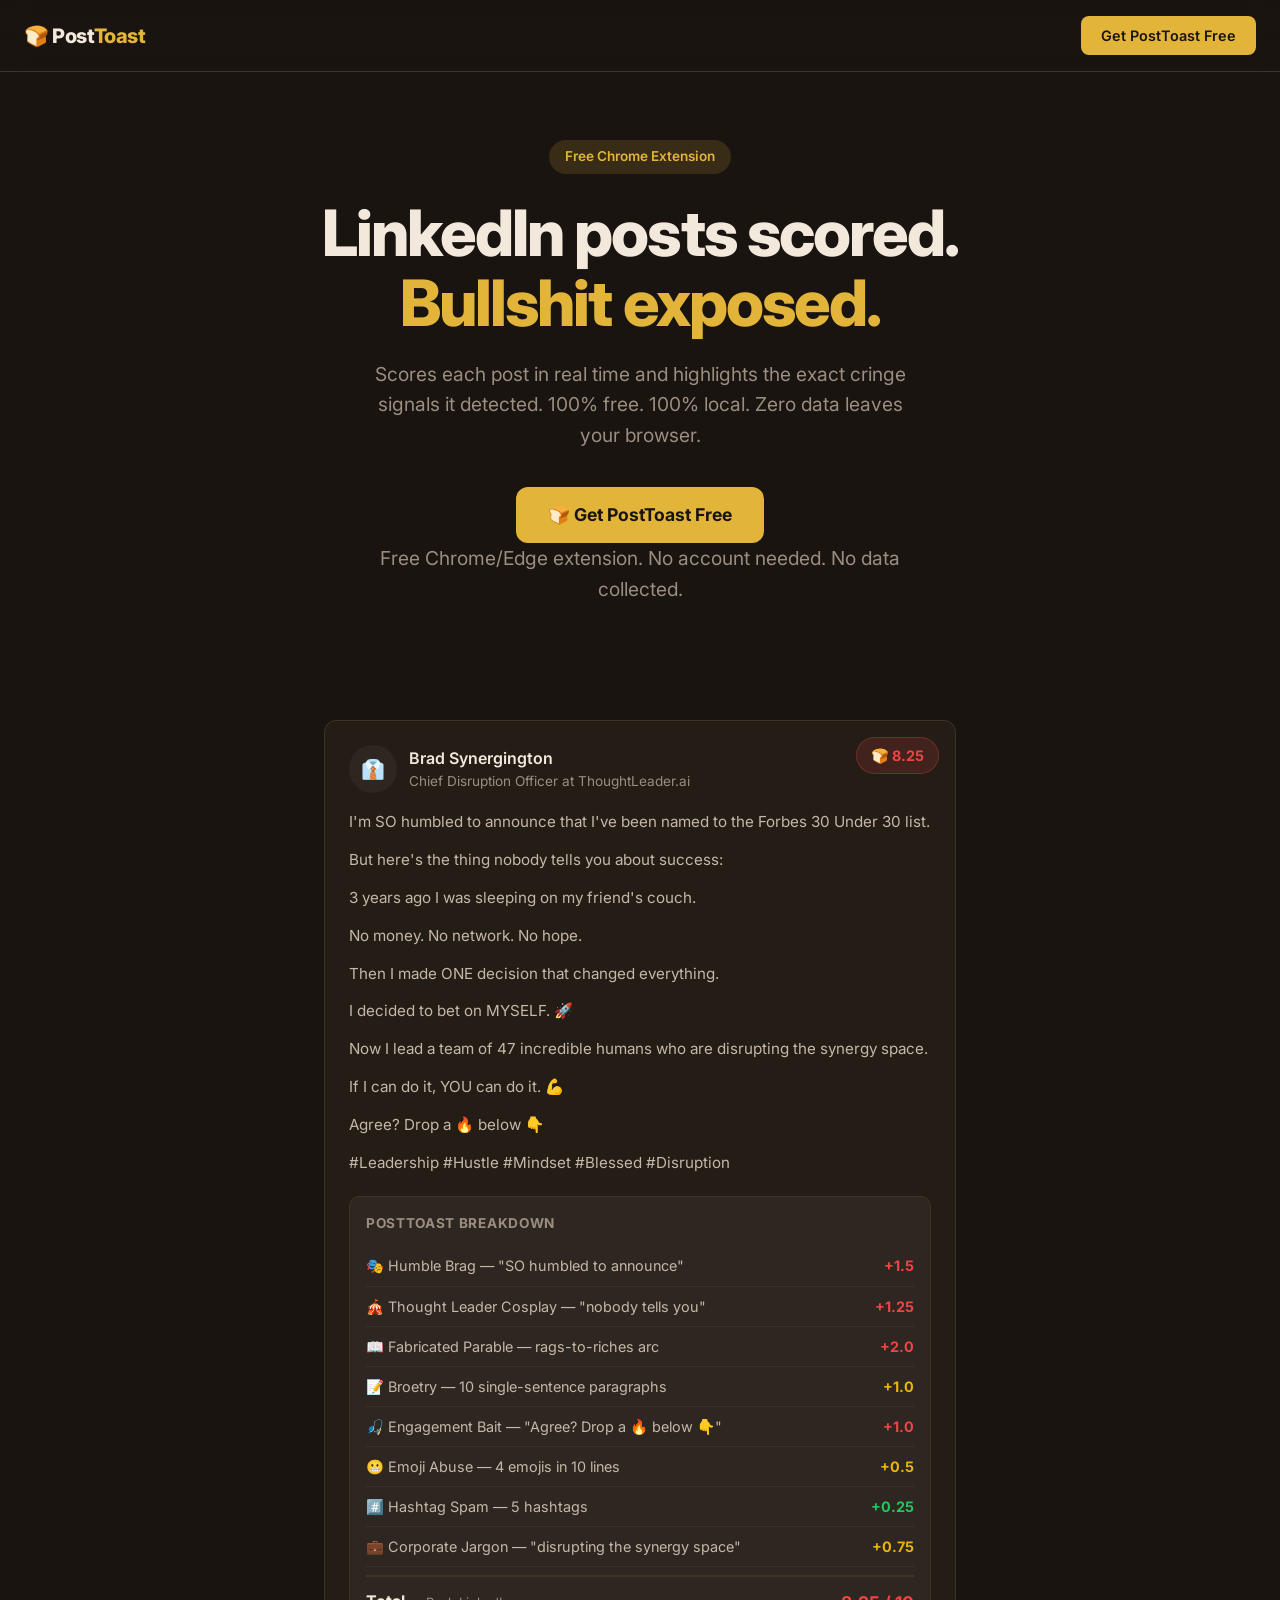
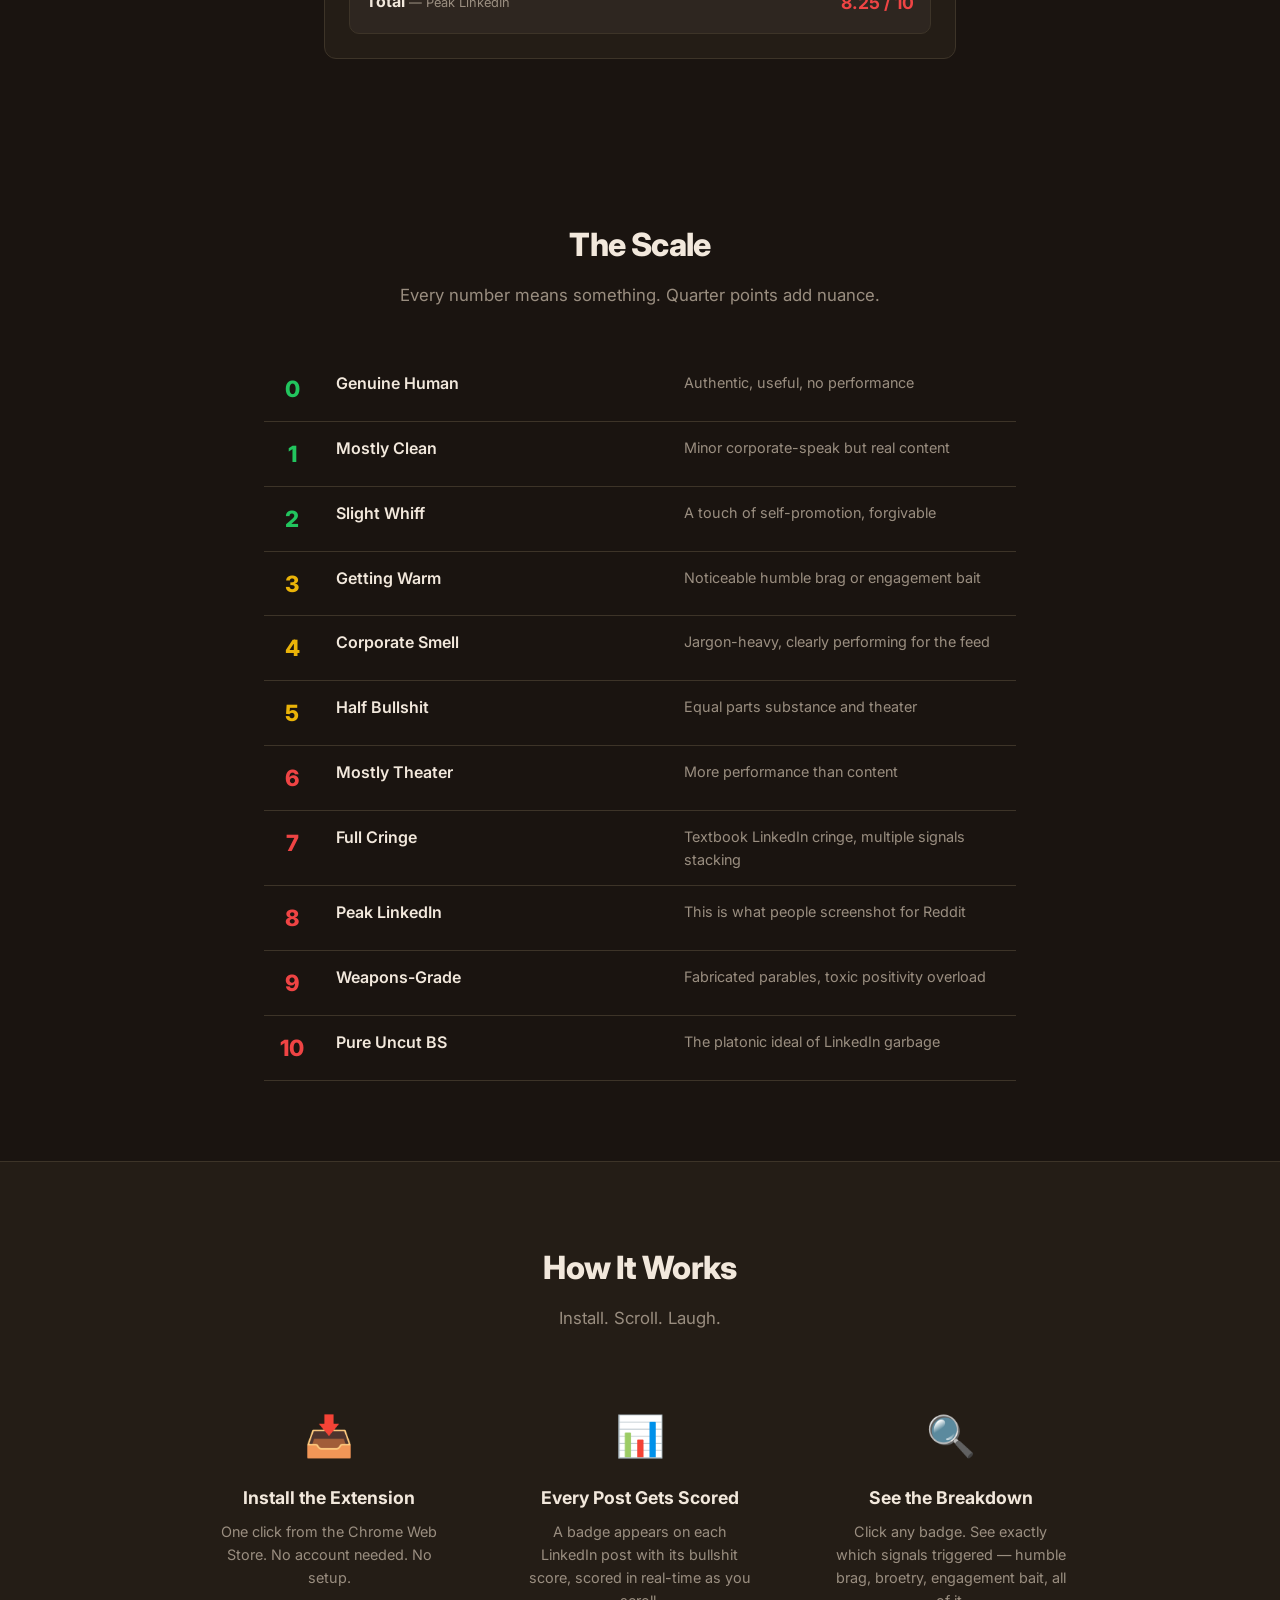
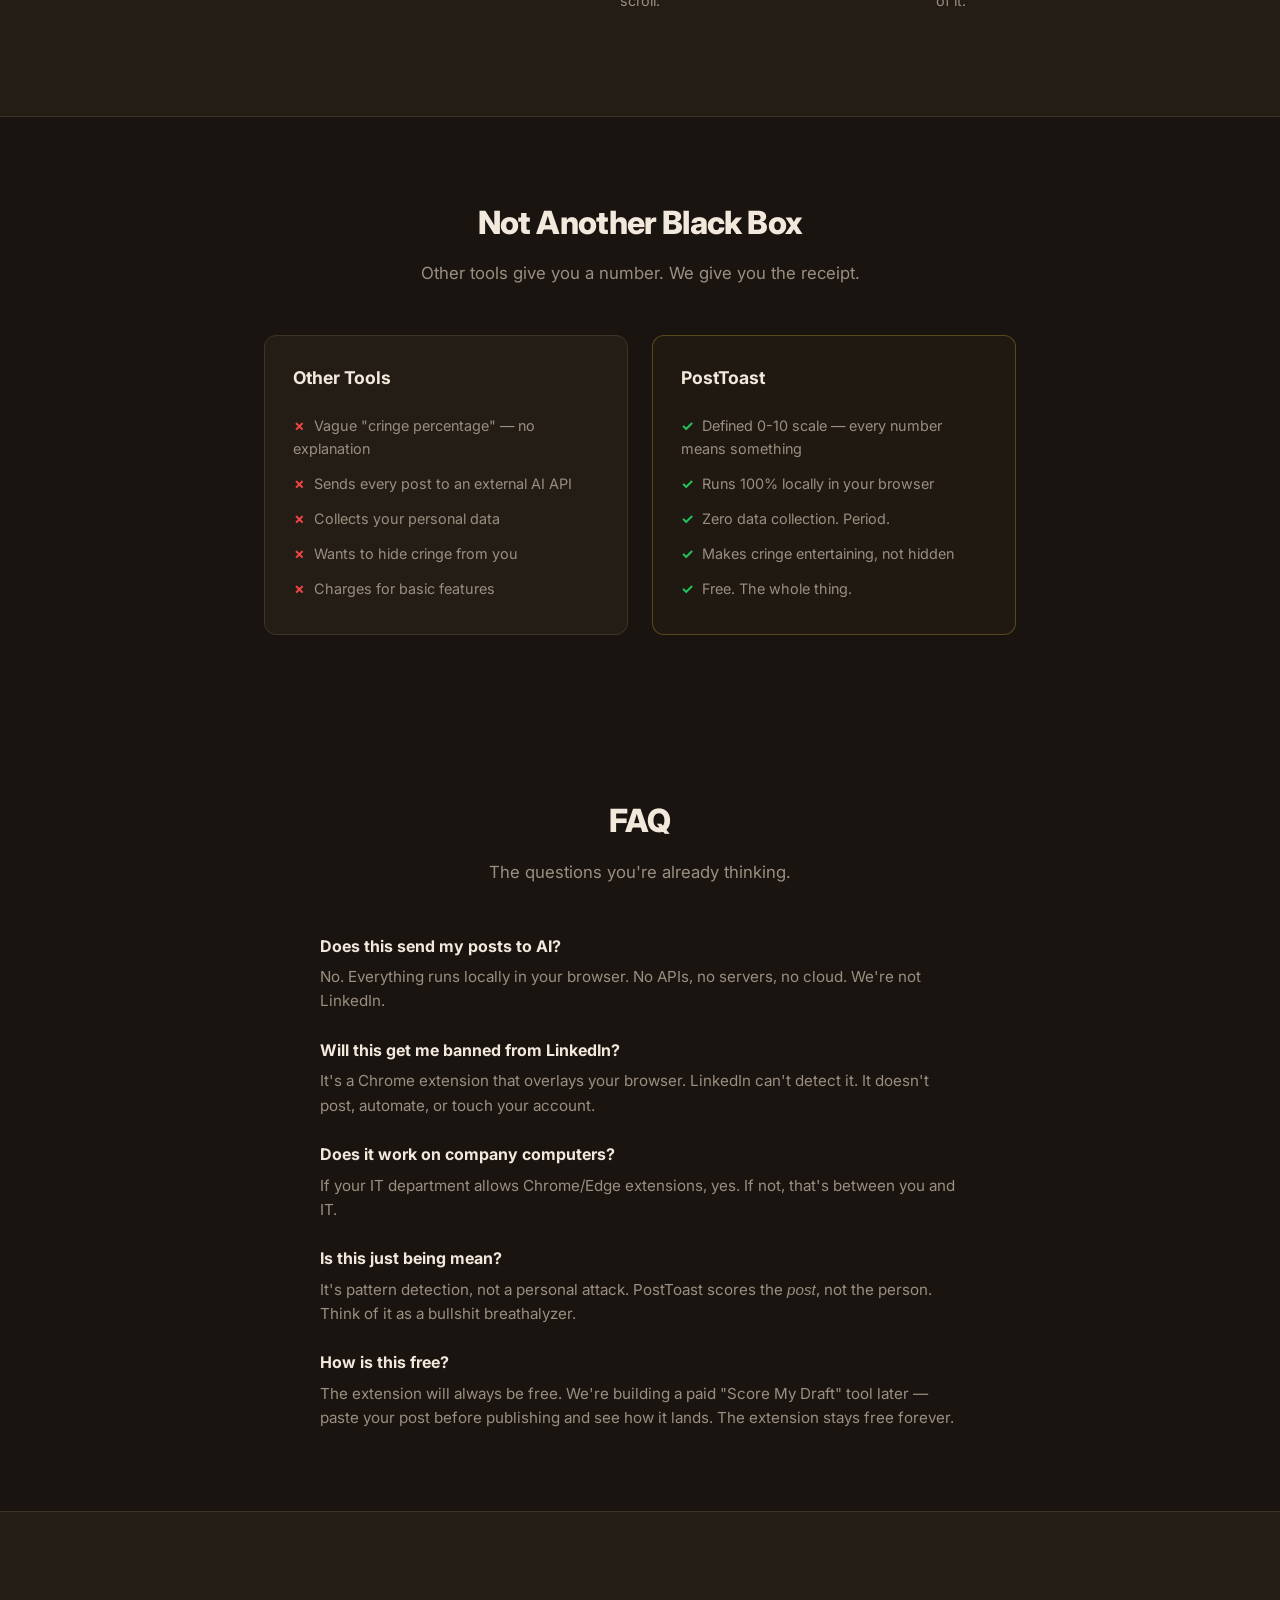
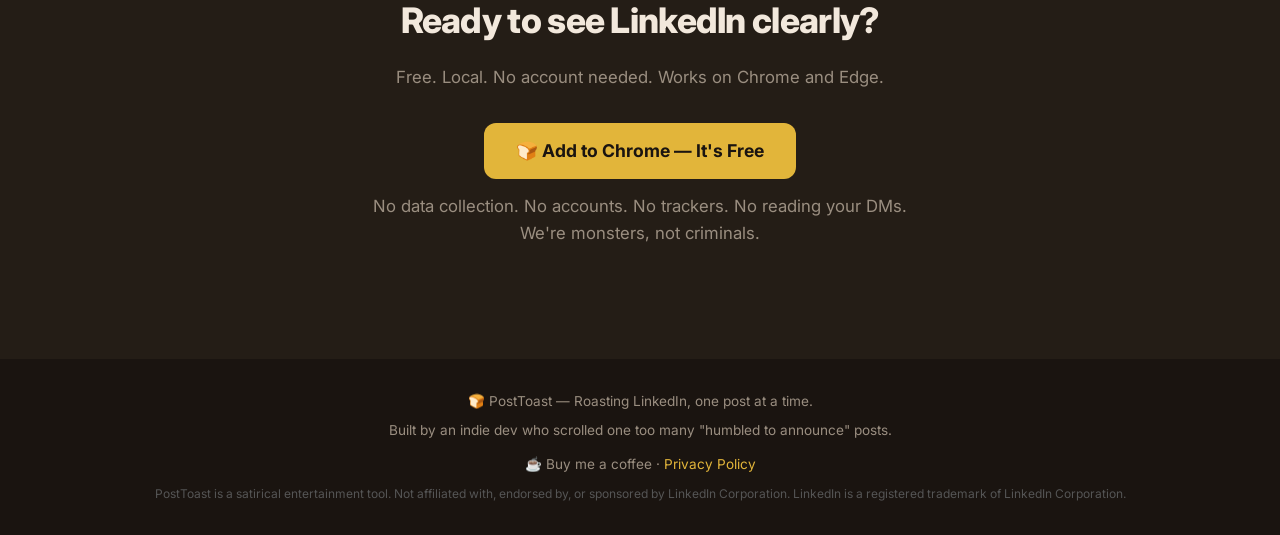
==== commit 4c05d54e: "Move landing page to landing/ to match Netlify publish directory" ====
--- a/landing/index.html
+++ b/landing/index.html
@@ -12,6 +12,9 @@
   <meta name="twitter:card" content="summary_large_image">
   <meta name="twitter:title" content="PostToast — The LinkedIn Cringe Detector">
   <meta name="twitter:description" content="Free Chrome extension. Scores every LinkedIn post 0-10. Shows you exactly what's wrong with it.">
+  <link rel="icon" type="image/png" sizes="48x48" href="/icons/icon48.png">
+  <link rel="icon" type="image/png" sizes="128x128" href="/icons/icon128.png">
+  <link rel="apple-touch-icon" href="/icons/icon128.png">
   <link rel="preconnect" href="https://fonts.googleapis.com">
   <link rel="preconnect" href="https://fonts.gstatic.com" crossorigin>
   <link href="https://fonts.googleapis.com/css2?family=Inter:wght@400;500;600;700;800&display=swap" rel="stylesheet">
@@ -19,14 +22,14 @@
     * { margin: 0; padding: 0; box-sizing: border-box; }
 
     :root {
-      --bg: #0f0f0f;
-      --surface: #1a1a1a;
-      --surface-2: #242424;
-      --border: #333;
-      --text: #f0f0f0;
-      --text-muted: #888;
-      --amber: #f59e0b;
-      --amber-dim: rgba(245, 158, 11, 0.15);
+      --bg: #1A1410;
+      --surface: #241D16;
+      --surface-2: #2E2620;
+      --border: #3D3428;
+      --text: #F2E8DC;
+      --text-muted: #9A8E80;
+      --toast: #E2B53A;
+      --toast-dim: rgba(226, 181, 58, 0.15);
       --green: #22c55e;
       --yellow: #eab308;
       --red: #ef4444;
@@ -46,7 +49,7 @@
       top: 0;
       width: 100%;
       padding: 16px 24px;
-      background: rgba(15, 15, 15, 0.9);
+      background: rgba(26, 20, 16, 0.9);
       backdrop-filter: blur(12px);
       border-bottom: 1px solid var(--border);
       z-index: 100;
@@ -61,11 +64,11 @@
       letter-spacing: -0.02em;
     }
 
-    .logo span { color: var(--amber); }
+    .logo span { color: var(--toast); }
 
     .nav-cta {
-      background: var(--amber);
-      color: #000;
+      background: var(--toast);
+      color: #1A1410;
       padding: 8px 20px;
       border-radius: 8px;
       text-decoration: none;
@@ -76,7 +79,7 @@
 
     .nav-cta:hover {
       transform: translateY(-1px);
-      box-shadow: 0 4px 20px rgba(245, 158, 11, 0.3);
+      box-shadow: 0 4px 20px rgba(226, 181, 58, 0.3);
     }
 
     /* Hero */
@@ -89,8 +92,8 @@
 
     .hero-badge {
       display: inline-block;
-      background: var(--amber-dim);
-      color: var(--amber);
+      background: var(--toast-dim);
+      color: var(--toast);
       padding: 6px 16px;
       border-radius: 20px;
       font-size: 0.85rem;
@@ -106,7 +109,7 @@
       margin-bottom: 20px;
     }
 
-    h1 .highlight { color: var(--amber); }
+    h1 .highlight { color: var(--toast); }
 
     .hero p {
       font-size: 1.2rem;
@@ -119,8 +122,8 @@
       display: inline-flex;
       align-items: center;
       gap: 10px;
-      background: var(--amber);
-      color: #000;
+      background: var(--toast);
+      color: #1A1410;
       padding: 14px 32px;
       border-radius: 12px;
       text-decoration: none;
@@ -131,7 +134,7 @@
 
     .hero-cta:hover {
       transform: translateY(-2px);
-      box-shadow: 0 8px 30px rgba(245, 158, 11, 0.3);
+      box-shadow: 0 8px 30px rgba(226, 181, 58, 0.3);
     }
 
     .hero-sub {
@@ -180,7 +183,7 @@
       font-size: 0.95rem;
       line-height: 1.7;
       margin-bottom: 20px;
-      color: #ccc;
+      color: #C4B8A8;
     }
 
     .demo-text p { margin-bottom: 12px; }
@@ -237,7 +240,7 @@
     }
 
     .signal:last-child { border-bottom: none; }
-    .signal-name { color: #ccc; }
+    .signal-name { color: #C4B8A8; }
 
     .signal-score {
       font-weight: 700;
@@ -399,8 +402,8 @@
     .vs-card.them li::before { content: "✗"; color: var(--red); }
     .vs-card.us li::before { content: "✓"; color: var(--green); }
     .vs-card.us {
-      border-color: rgba(245, 158, 11, 0.3);
-      background: rgba(245, 158, 11, 0.03);
+      border-color: rgba(226, 181, 58, 0.3);
+      background: rgba(226, 181, 58, 0.03);
     }
 
     /* CTA */
@@ -424,8 +427,6 @@
       font-size: 1.05rem;
     }
 
-    /* (waitlist form removed — direct install CTA now) */
-
     /* Footer */
     footer {
       text-align: center;
@@ -434,7 +435,18 @@
       font-size: 0.85rem;
     }
 
-    footer a { color: var(--amber); text-decoration: none; }
+    footer a { color: var(--toast); text-decoration: none; }
+
+    .bmac-link {
+      display: inline-flex;
+      align-items: center;
+      gap: 6px;
+      color: var(--text-muted);
+      text-decoration: none;
+      transition: color 0.2s;
+    }
+
+    .bmac-link:hover { color: var(--toast); }
 
     /* Tablet */
     @media (max-width: 768px) {
@@ -486,21 +498,9 @@
       .how-icon { font-size: 2rem; margin-bottom: 0; flex-shrink: 0; }
       .how-card h3 { font-size: 1rem; margin-bottom: 4px; }
 
-      .waitlist-form { flex-direction: column; }
-      .waitlist-form button { width: 100%; }
-      .waitlist-form input { font-size: 16px; } /* prevents iOS zoom */
-
       .cta-section h2 { font-size: 1.6rem; }
 
       footer { padding: 24px 16px; }
-    }
-
-    /* Small phones */
-    @media (max-width: 380px) {
-      h1 { font-size: 1.7rem; }
-      .hero { padding: 90px 12px 40px; }
-      .demo-post { padding: 12px; }
-      .badge { position: static; display: inline-flex; margin: 0 0 8px auto; float: right; }
     }
   </style>
 </head>
@@ -657,18 +657,24 @@
     <div class="how-grid">
       <div class="how-card">
         <div class="how-icon">📥</div>
-        <h3>Install the Extension</h3>
-        <p>One click from the Chrome Web Store. No account needed. No setup.</p>
+        <div>
+          <h3>Install the Extension</h3>
+          <p>One click from the Chrome Web Store. No account needed. No setup.</p>
+        </div>
       </div>
       <div class="how-card">
         <div class="how-icon">📊</div>
-        <h3>Every Post Gets Scored</h3>
-        <p>A badge appears on each LinkedIn post with its bullshit score, scored in real-time as you scroll.</p>
+        <div>
+          <h3>Every Post Gets Scored</h3>
+          <p>A badge appears on each LinkedIn post with its bullshit score, scored in real-time as you scroll.</p>
+        </div>
       </div>
       <div class="how-card">
         <div class="how-icon">🔍</div>
-        <h3>See the Breakdown</h3>
-        <p>Click any badge. See exactly which signals triggered — humble brag, broetry, engagement bait, all of it.</p>
+        <div>
+          <h3>See the Breakdown</h3>
+          <p>Click any badge. See exactly which signals triggered — humble brag, broetry, engagement bait, all of it.</p>
+        </div>
       </div>
     </div>
   </section>
@@ -733,14 +739,14 @@
   <section class="cta-section" id="get">
     <h2>Ready to see LinkedIn clearly?</h2>
     <p>Free. Local. No account needed. Works on Chrome and Edge.</p>
-    <a href="https://chrome.google.com/webstore" class="hero-cta" style="display: inline-flex; text-decoration: none;">🍞 Add to Chrome — It's Free</a>
+    <a href="https://chrome.google.com/webstore/detail/fjcahfiidddcomdcnbocfkcnaphmidnl" class="hero-cta" style="display: inline-flex; text-decoration: none;">🍞 Add to Chrome — It's Free</a>
     <p class="hero-sub" style="margin-top: 14px;">No data collection. No accounts. No trackers. No reading your DMs.<br>We're monsters, not criminals.</p>
   </section>
 
   <footer>
     <p>🍞 PostToast — Roasting LinkedIn, one post at a time.</p>
     <p style="margin-top: 8px;">Built by an indie dev who scrolled one too many "humbled to announce" posts.</p>
-    <p style="margin-top: 12px;"><a href="/privacy.html">Privacy Policy</a></p>
+    <p style="margin-top: 12px;"><a href="https://buymeacoffee.com/leeking" class="bmac-link">☕ Buy me a coffee</a> · <a href='/privacy'>Privacy Policy</a></p>
     <p style="margin-top: 8px; font-size: 0.75rem; color: #555;">PostToast is a satirical entertainment tool. Not affiliated with, endorsed by, or sponsored by LinkedIn Corporation. LinkedIn is a registered trademark of LinkedIn Corporation.</p>
   </footer>
 
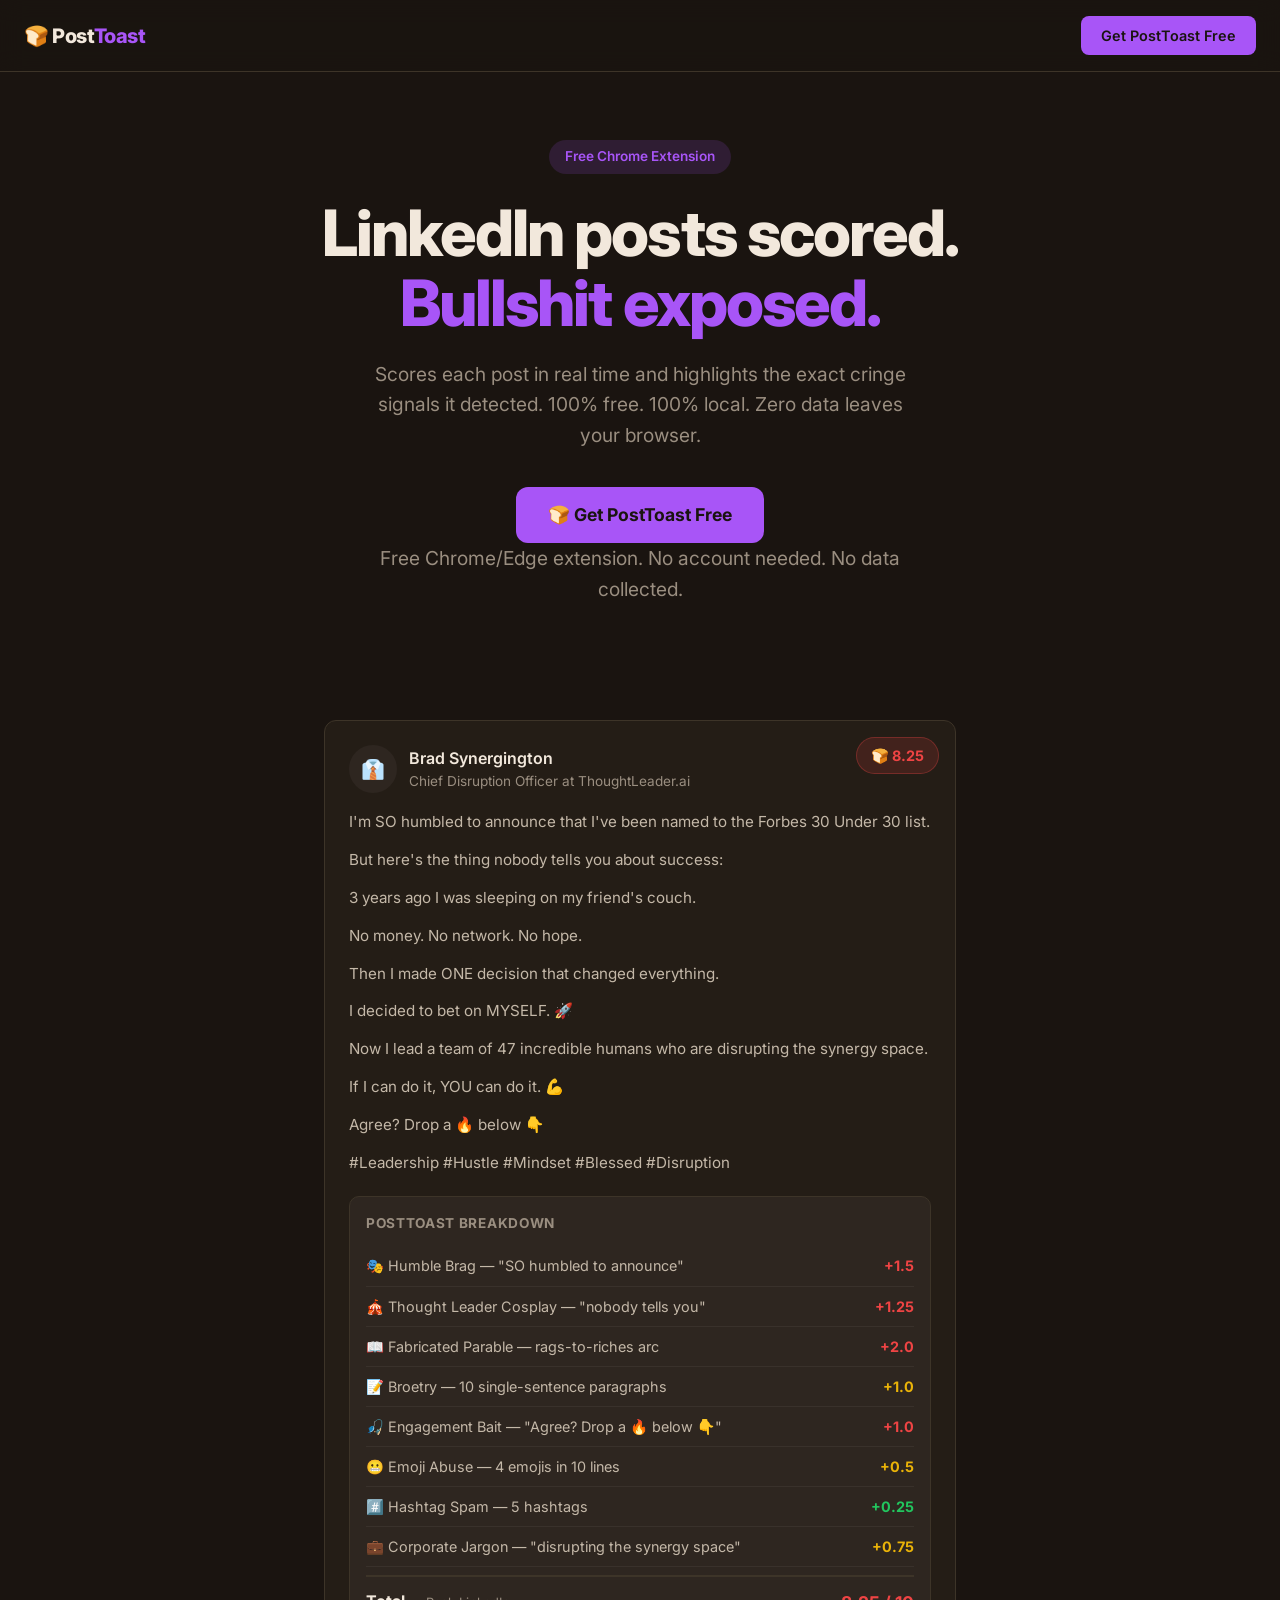
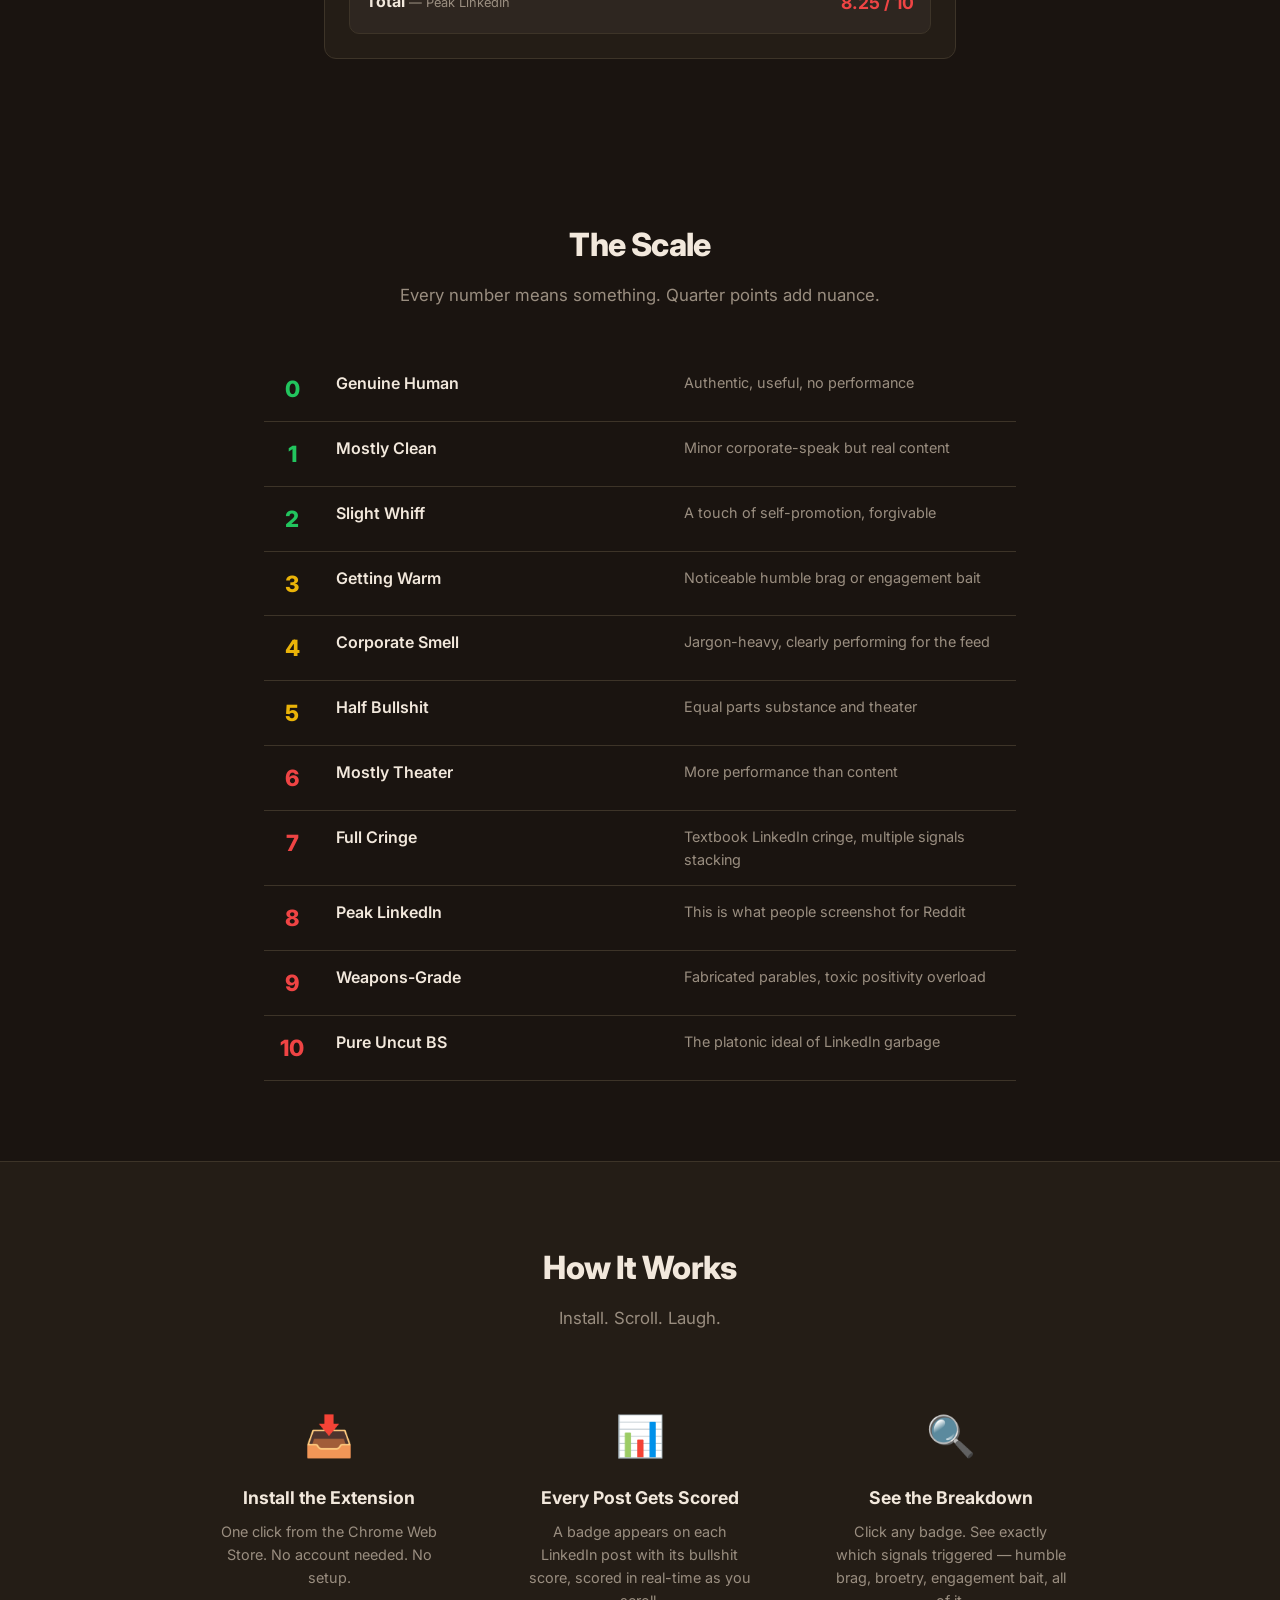
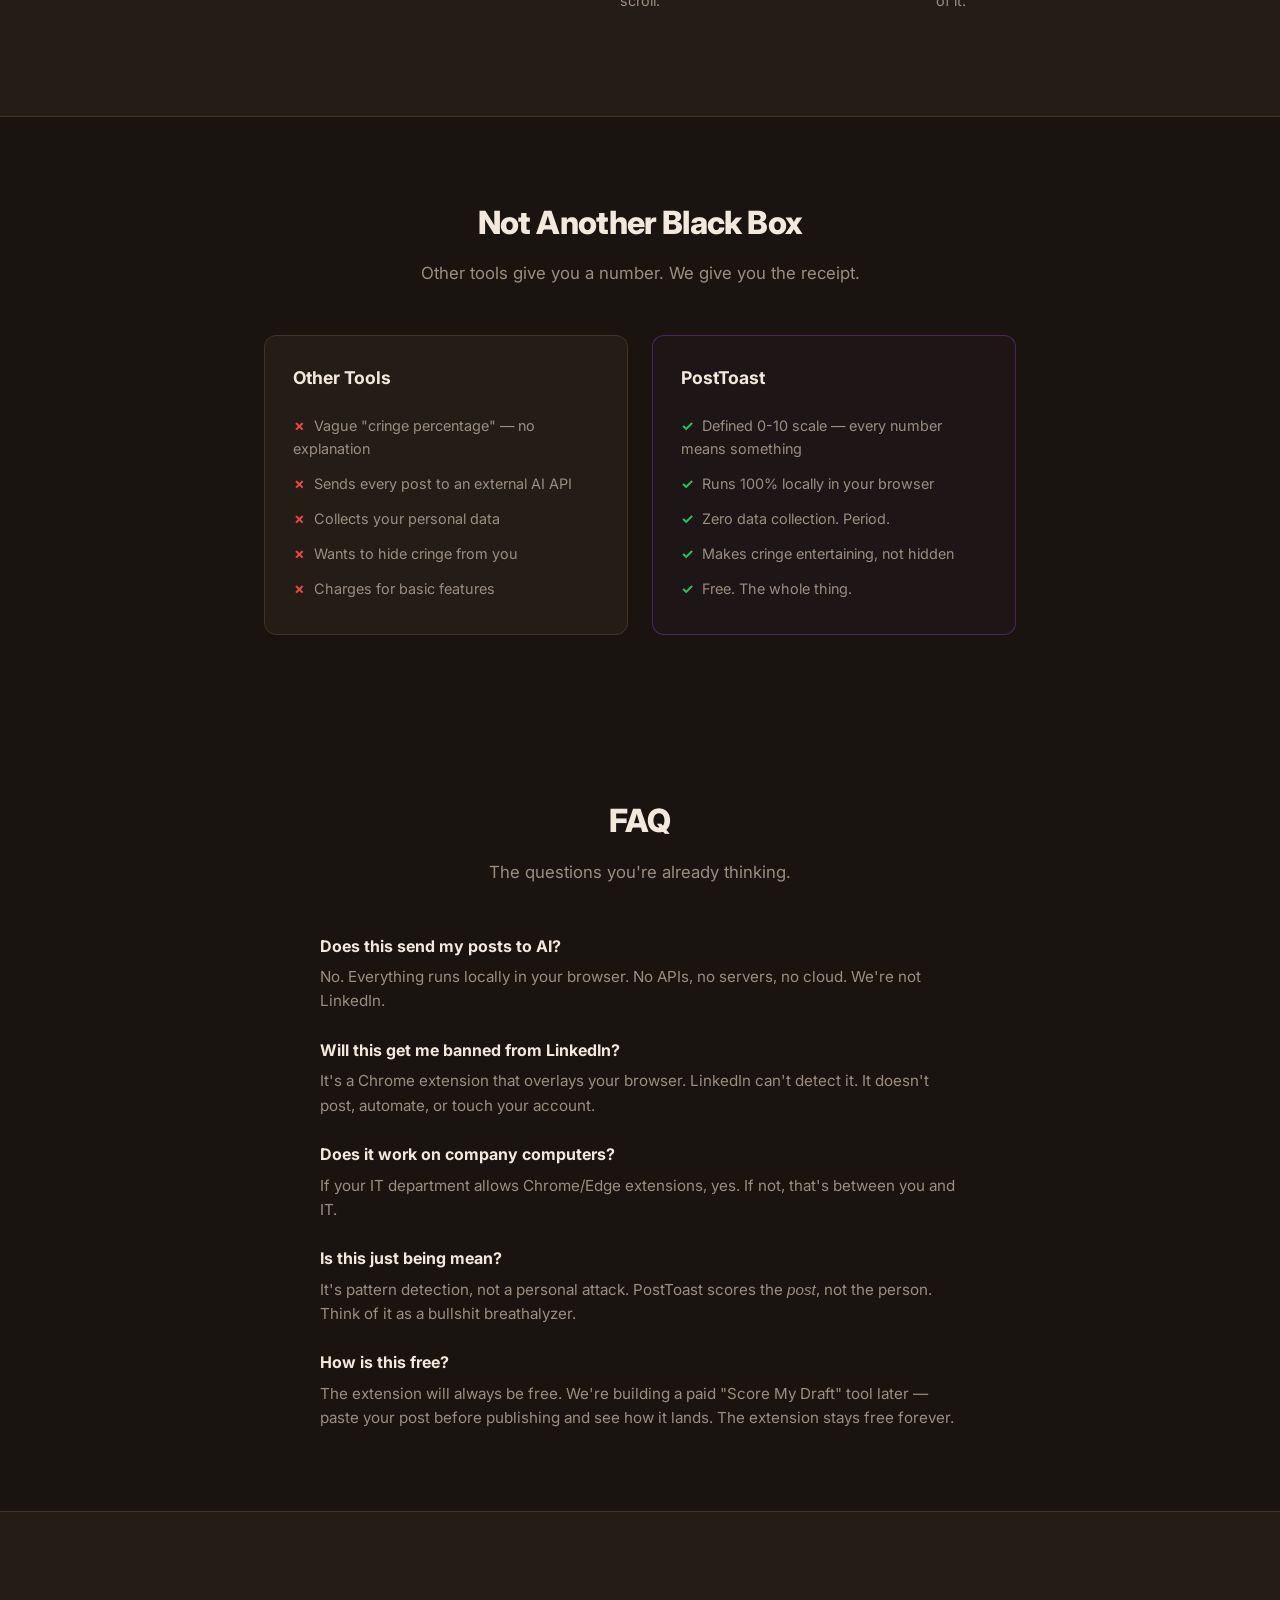
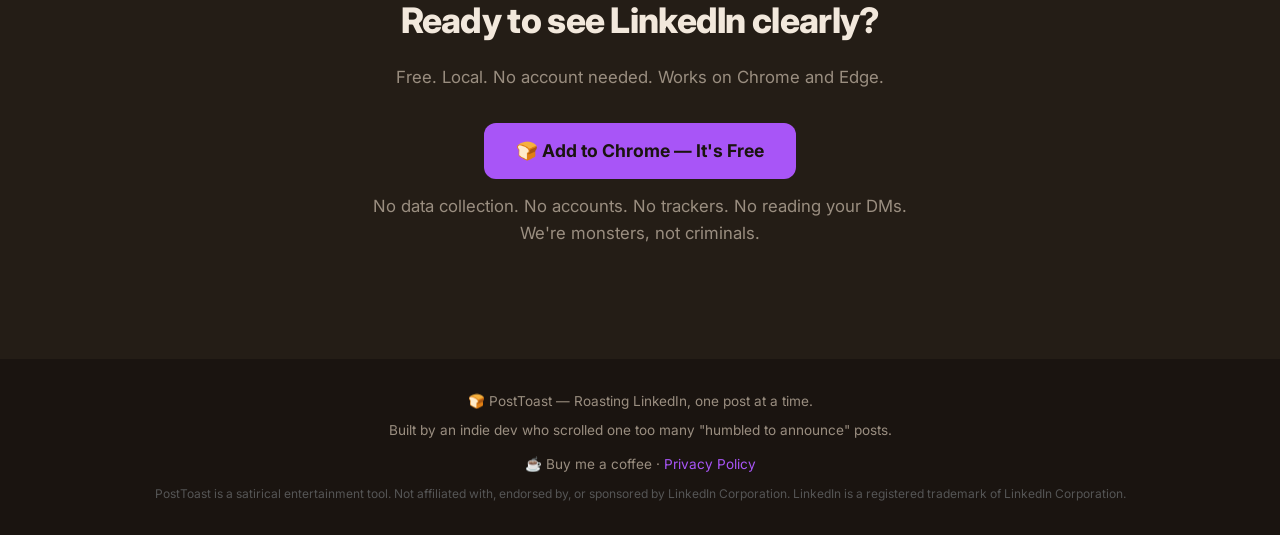
==== commit 21fbd466: "Rebrand accent to electric violet — no more PH association" ====
--- a/landing/index.html
+++ b/landing/index.html
@@ -28,8 +28,8 @@
       --border: #3D3428;
       --text: #F2E8DC;
       --text-muted: #9A8E80;
-      --toast: #E2B53A;
-      --toast-dim: rgba(226, 181, 58, 0.15);
+      --toast: #A855F7;
+      --toast-dim: rgba(168, 85, 247, 0.15);
       --green: #22c55e;
       --yellow: #eab308;
       --red: #ef4444;
@@ -79,7 +79,7 @@
 
     .nav-cta:hover {
       transform: translateY(-1px);
-      box-shadow: 0 4px 20px rgba(226, 181, 58, 0.3);
+      box-shadow: 0 4px 20px rgba(168, 85, 247, 0.3);
     }
 
     /* Hero */
@@ -134,7 +134,7 @@
 
     .hero-cta:hover {
       transform: translateY(-2px);
-      box-shadow: 0 8px 30px rgba(226, 181, 58, 0.3);
+      box-shadow: 0 8px 30px rgba(168, 85, 247, 0.3);
     }
 
     .hero-sub {
@@ -402,8 +402,8 @@
     .vs-card.them li::before { content: "✗"; color: var(--red); }
     .vs-card.us li::before { content: "✓"; color: var(--green); }
     .vs-card.us {
-      border-color: rgba(226, 181, 58, 0.3);
-      background: rgba(226, 181, 58, 0.03);
+      border-color: rgba(168, 85, 247, 0.3);
+      background: rgba(168, 85, 247, 0.03);
     }
 
     /* CTA */
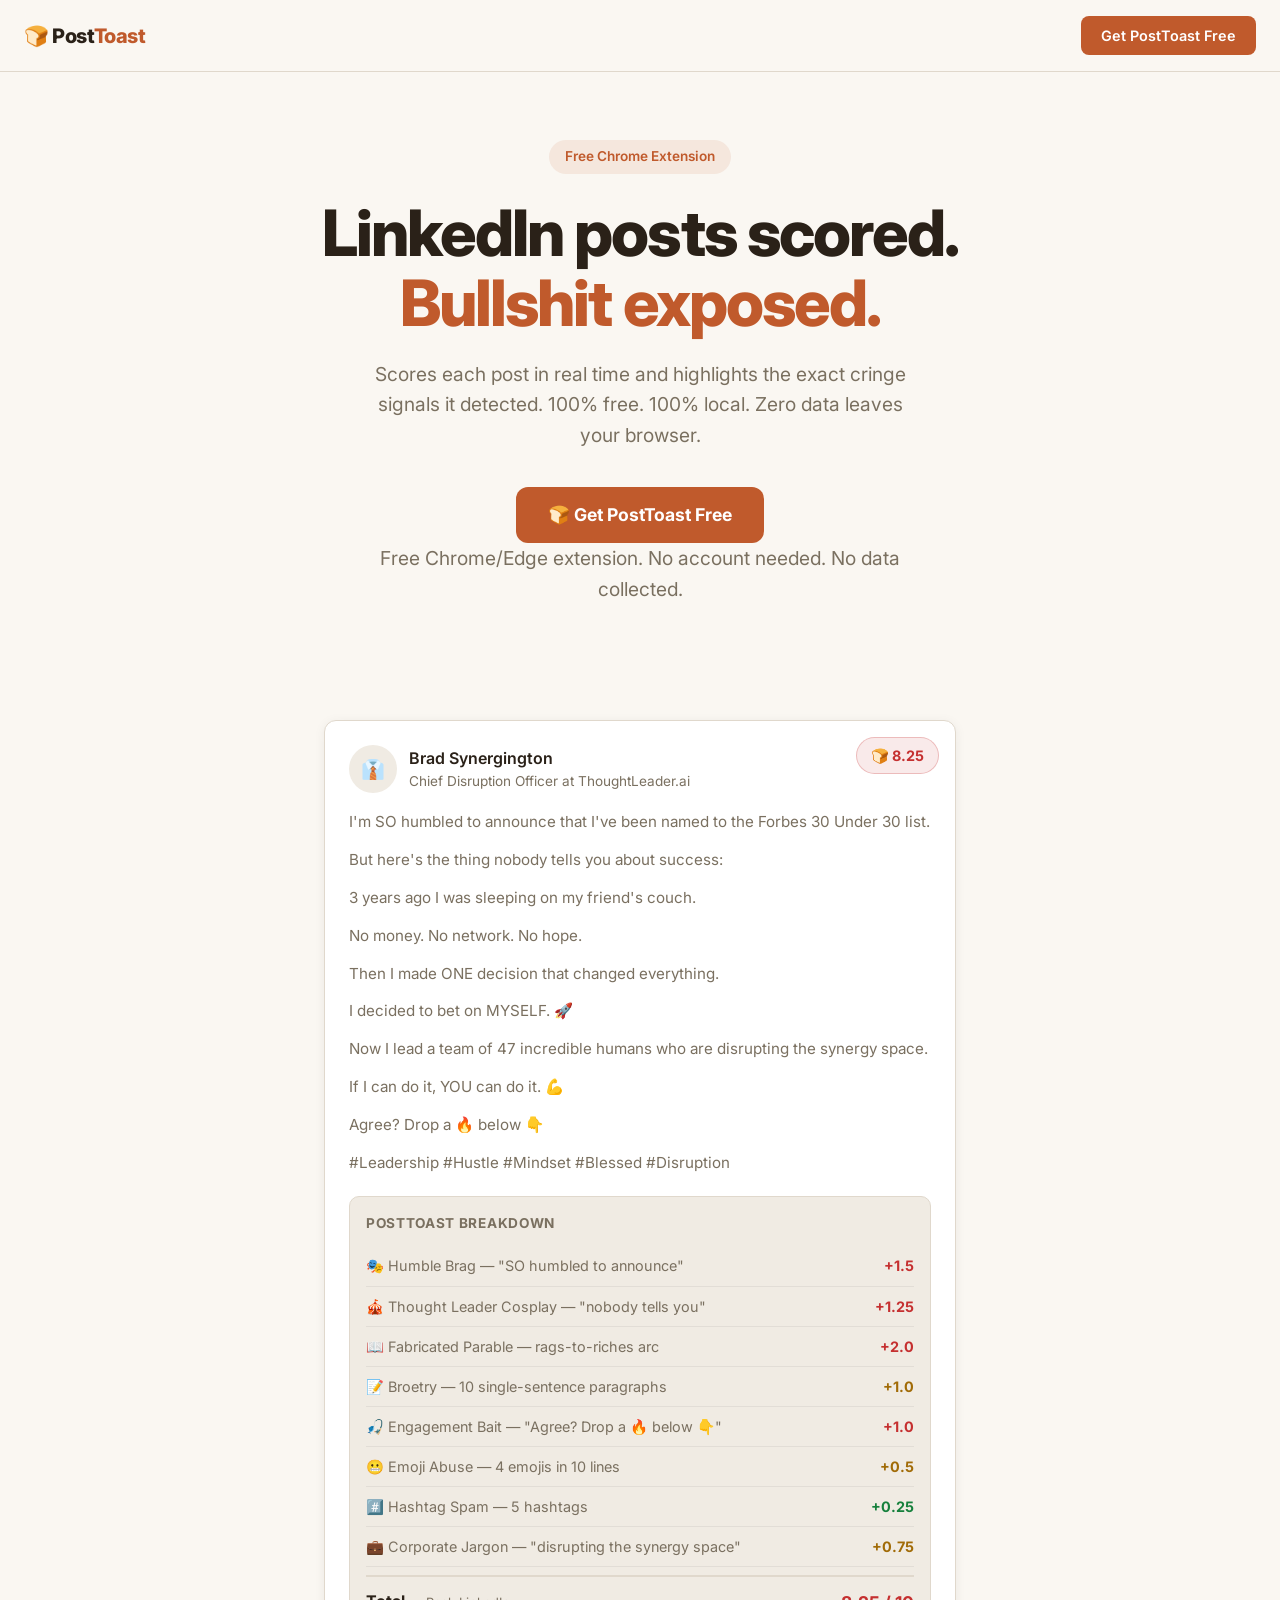
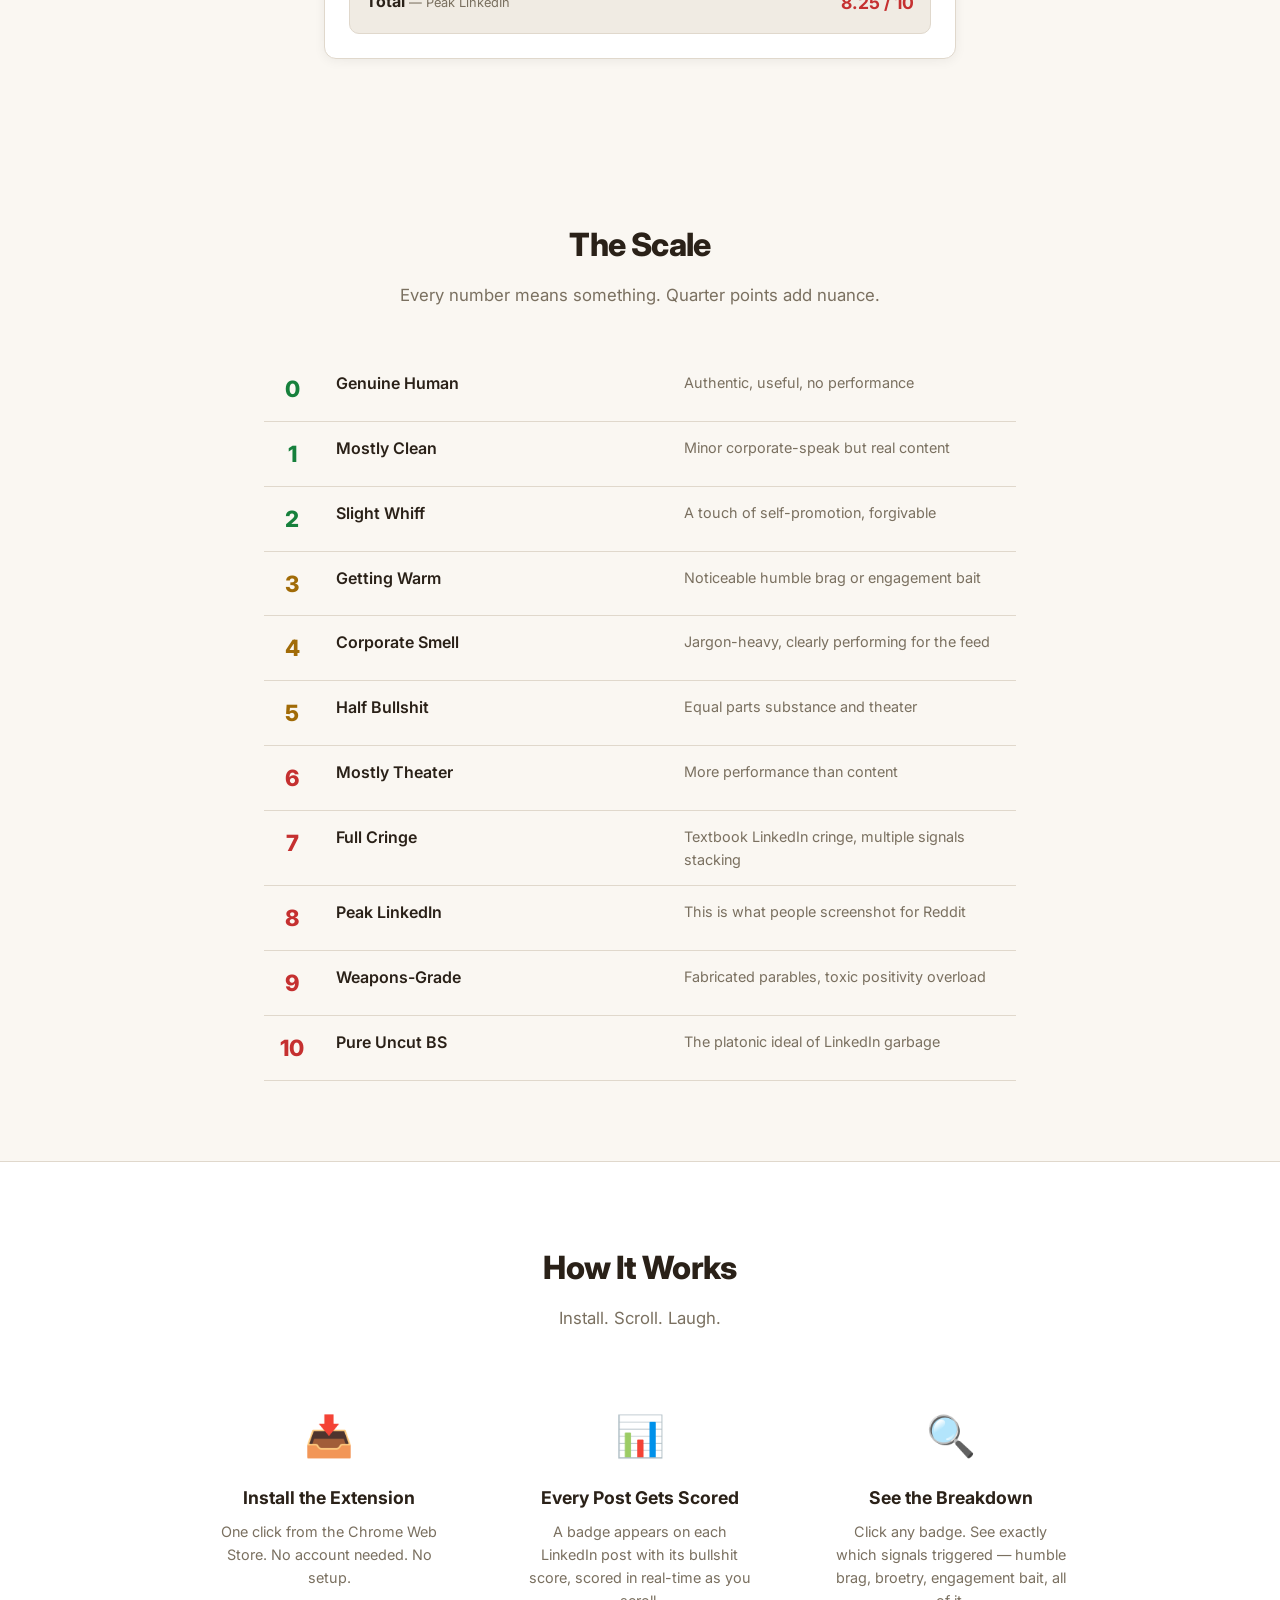
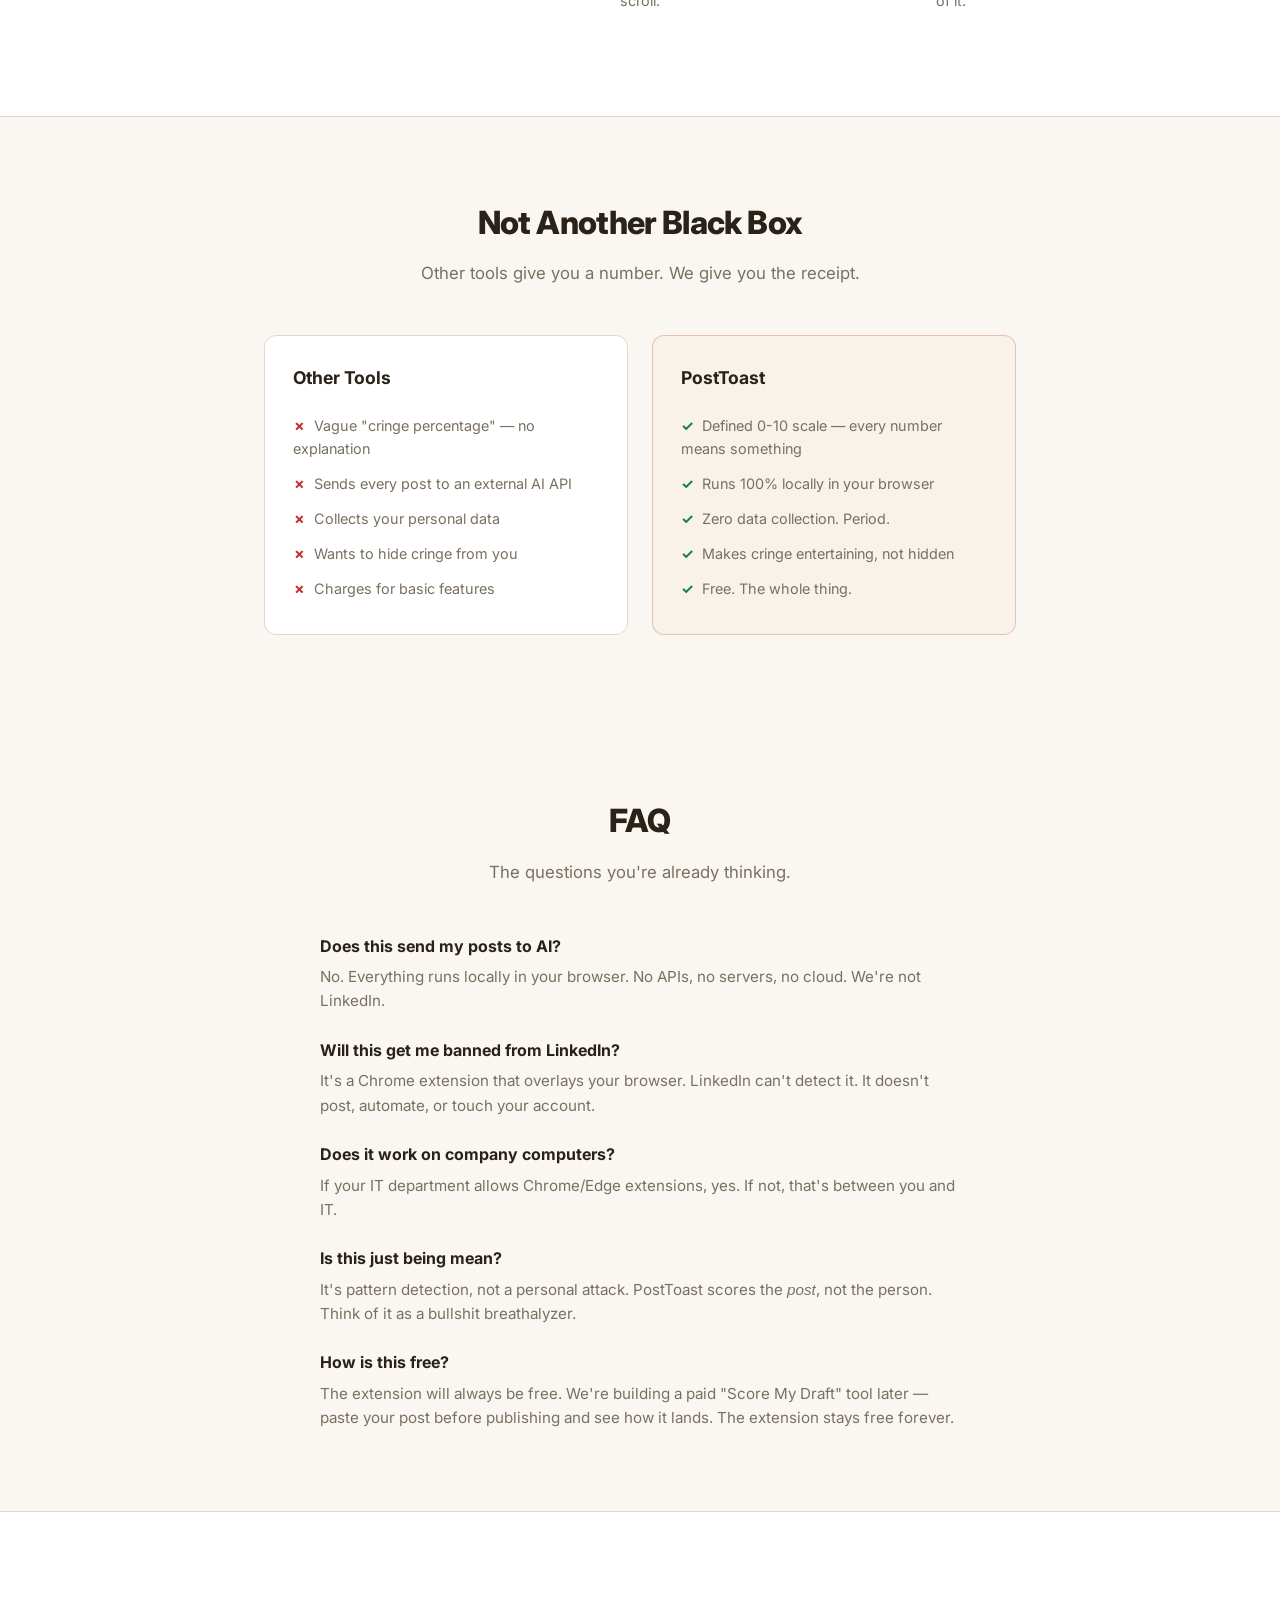
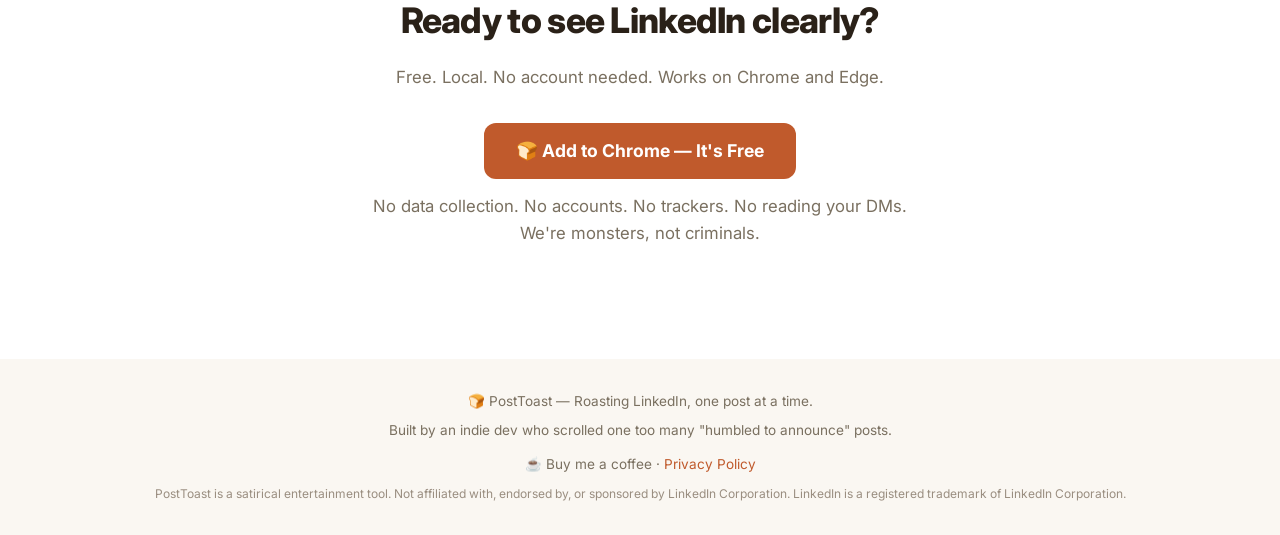
==== commit 952d0558: "Light mode rebrand: warm white + burnt sienna accent, BMAC link" ====
--- a/landing/index.html
+++ b/landing/index.html
@@ -22,17 +22,17 @@
     * { margin: 0; padding: 0; box-sizing: border-box; }
 
     :root {
-      --bg: #1A1410;
-      --surface: #241D16;
-      --surface-2: #2E2620;
-      --border: #3D3428;
-      --text: #F2E8DC;
-      --text-muted: #9A8E80;
-      --toast: #A855F7;
-      --toast-dim: rgba(168, 85, 247, 0.15);
-      --green: #22c55e;
-      --yellow: #eab308;
-      --red: #ef4444;
+      --bg: #FAF7F2;
+      --surface: #FFFFFF;
+      --surface-2: #F0EBE3;
+      --border: #E0D8CC;
+      --text: #2A2118;
+      --text-muted: #7A7060;
+      --accent: #C05A2C;
+      --accent-dim: rgba(192, 90, 44, 0.1);
+      --green: #16803C;
+      --yellow: #A16B07;
+      --red: #C53030;
     }
 
     body {
@@ -49,7 +49,7 @@
       top: 0;
       width: 100%;
       padding: 16px 24px;
-      background: rgba(26, 20, 16, 0.9);
+      background: rgba(250, 247, 242, 0.92);
       backdrop-filter: blur(12px);
       border-bottom: 1px solid var(--border);
       z-index: 100;
@@ -62,13 +62,14 @@
       font-size: 1.25rem;
       font-weight: 800;
       letter-spacing: -0.02em;
-    }
-
-    .logo span { color: var(--toast); }
+      color: var(--text);
+    }
+
+    .logo span { color: var(--accent); }
 
     .nav-cta {
-      background: var(--toast);
-      color: #1A1410;
+      background: var(--accent);
+      color: #fff;
       padding: 8px 20px;
       border-radius: 8px;
       text-decoration: none;
@@ -79,7 +80,7 @@
 
     .nav-cta:hover {
       transform: translateY(-1px);
-      box-shadow: 0 4px 20px rgba(168, 85, 247, 0.3);
+      box-shadow: 0 4px 20px rgba(192, 90, 44, 0.25);
     }
 
     /* Hero */
@@ -92,8 +93,8 @@
 
     .hero-badge {
       display: inline-block;
-      background: var(--toast-dim);
-      color: var(--toast);
+      background: var(--accent-dim);
+      color: var(--accent);
       padding: 6px 16px;
       border-radius: 20px;
       font-size: 0.85rem;
@@ -107,9 +108,10 @@
       letter-spacing: -0.03em;
       line-height: 1.1;
       margin-bottom: 20px;
-    }
-
-    h1 .highlight { color: var(--toast); }
+      color: var(--text);
+    }
+
+    h1 .highlight { color: var(--accent); }
 
     .hero p {
       font-size: 1.2rem;
@@ -122,8 +124,8 @@
       display: inline-flex;
       align-items: center;
       gap: 10px;
-      background: var(--toast);
-      color: #1A1410;
+      background: var(--accent);
+      color: #fff;
       padding: 14px 32px;
       border-radius: 12px;
       text-decoration: none;
@@ -134,7 +136,7 @@
 
     .hero-cta:hover {
       transform: translateY(-2px);
-      box-shadow: 0 8px 30px rgba(168, 85, 247, 0.3);
+      box-shadow: 0 8px 30px rgba(192, 90, 44, 0.25);
     }
 
     .hero-sub {
@@ -156,6 +158,7 @@
       border-radius: 12px;
       padding: 24px;
       position: relative;
+      box-shadow: 0 2px 12px rgba(0,0,0,0.06);
     }
 
     .demo-header {
@@ -183,7 +186,7 @@
       font-size: 0.95rem;
       line-height: 1.7;
       margin-bottom: 20px;
-      color: #C4B8A8;
+      color: var(--text-muted);
     }
 
     .demo-text p { margin-bottom: 12px; }
@@ -207,9 +210,9 @@
     .badge:hover { transform: scale(1.05); }
 
     .badge.high {
-      background: rgba(239, 68, 68, 0.15);
+      background: rgba(197, 48, 48, 0.1);
       color: var(--red);
-      border: 1px solid rgba(239, 68, 68, 0.3);
+      border: 1px solid rgba(197, 48, 48, 0.25);
     }
 
     /* Breakdown */
@@ -235,12 +238,12 @@
       justify-content: space-between;
       align-items: center;
       padding: 8px 0;
-      border-bottom: 1px solid rgba(255,255,255,0.05);
+      border-bottom: 1px solid rgba(0,0,0,0.06);
       font-size: 0.9rem;
     }
 
     .signal:last-child { border-bottom: none; }
-    .signal-name { color: #C4B8A8; }
+    .signal-name { color: var(--text-muted); }
 
     .signal-score {
       font-weight: 700;
@@ -298,9 +301,7 @@
       gap: 0;
     }
 
-    .scale-row {
-      display: contents;
-    }
+    .scale-row { display: contents; }
 
     .scale-row > * {
       padding: 14px 16px;
@@ -342,20 +343,9 @@
       padding: 24px;
     }
 
-    .how-icon {
-      font-size: 2.5rem;
-      margin-bottom: 16px;
-    }
-
-    .how-card h3 {
-      font-size: 1.1rem;
-      margin-bottom: 8px;
-    }
-
-    .how-card p {
-      color: var(--text-muted);
-      font-size: 0.9rem;
-    }
+    .how-icon { font-size: 2.5rem; margin-bottom: 16px; }
+    .how-card h3 { font-size: 1.1rem; margin-bottom: 8px; }
+    .how-card p { color: var(--text-muted); font-size: 0.9rem; }
 
     /* VS Section */
     .vs-section {
@@ -378,15 +368,8 @@
       padding: 28px;
     }
 
-    .vs-card h3 {
-      font-size: 1.1rem;
-      margin-bottom: 16px;
-    }
-
-    .vs-card ul {
-      list-style: none;
-      padding: 0;
-    }
+    .vs-card h3 { font-size: 1.1rem; margin-bottom: 16px; }
+    .vs-card ul { list-style: none; padding: 0; }
 
     .vs-card li {
       padding: 6px 0;
@@ -394,16 +377,12 @@
       color: var(--text-muted);
     }
 
-    .vs-card li::before {
-      margin-right: 8px;
-      font-weight: bold;
-    }
-
+    .vs-card li::before { margin-right: 8px; font-weight: bold; }
     .vs-card.them li::before { content: "✗"; color: var(--red); }
     .vs-card.us li::before { content: "✓"; color: var(--green); }
     .vs-card.us {
-      border-color: rgba(168, 85, 247, 0.3);
-      background: rgba(168, 85, 247, 0.03);
+      border-color: rgba(192, 90, 44, 0.3);
+      background: rgba(192, 90, 44, 0.03);
     }
 
     /* CTA */
@@ -435,18 +414,15 @@
       font-size: 0.85rem;
     }
 
-    footer a { color: var(--toast); text-decoration: none; }
+    footer a { color: var(--accent); text-decoration: none; }
 
     .bmac-link {
-      display: inline-flex;
-      align-items: center;
-      gap: 6px;
       color: var(--text-muted);
       text-decoration: none;
       transition: color 0.2s;
     }
 
-    .bmac-link:hover { color: var(--toast); }
+    .bmac-link:hover { color: var(--accent); }
 
     /* Tablet */
     @media (max-width: 768px) {
@@ -511,7 +487,6 @@
     <a href="#get" class="nav-cta">Get PostToast Free</a>
   </nav>
 
-  <!-- Hero -->
   <section class="hero">
     <div class="hero-badge">Free Chrome Extension</div>
     <h1>LinkedIn posts scored.<br><span class="highlight">Bullshit exposed.</span></h1>
@@ -520,7 +495,6 @@
     <p class="hero-sub">Free Chrome/Edge extension. No account needed. No data collected.</p>
   </section>
 
-  <!-- Demo Post -->
   <section class="demo-section">
     <div class="demo-post">
       <div class="badge high" onclick="this.closest('.demo-post').querySelector('.breakdown').style.display = this.closest('.demo-post').querySelector('.breakdown').style.display === 'none' ? 'block' : 'none'">
@@ -547,38 +521,14 @@
       </div>
       <div class="breakdown">
         <div class="breakdown-title">PostToast Breakdown</div>
-        <div class="signal">
-          <span class="signal-name">🎭 Humble Brag — "SO humbled to announce"</span>
-          <span class="signal-score">+1.5</span>
-        </div>
-        <div class="signal">
-          <span class="signal-name">🎪 Thought Leader Cosplay — "nobody tells you"</span>
-          <span class="signal-score">+1.25</span>
-        </div>
-        <div class="signal">
-          <span class="signal-name">📖 Fabricated Parable — rags-to-riches arc</span>
-          <span class="signal-score">+2.0</span>
-        </div>
-        <div class="signal">
-          <span class="signal-name">📝 Broetry — 10 single-sentence paragraphs</span>
-          <span class="signal-score med">+1.0</span>
-        </div>
-        <div class="signal">
-          <span class="signal-name">🎣 Engagement Bait — "Agree? Drop a 🔥 below 👇"</span>
-          <span class="signal-score">+1.0</span>
-        </div>
-        <div class="signal">
-          <span class="signal-name">😬 Emoji Abuse — 4 emojis in 10 lines</span>
-          <span class="signal-score med">+0.5</span>
-        </div>
-        <div class="signal">
-          <span class="signal-name">#️⃣ Hashtag Spam — 5 hashtags</span>
-          <span class="signal-score low">+0.25</span>
-        </div>
-        <div class="signal">
-          <span class="signal-name">💼 Corporate Jargon — "disrupting the synergy space"</span>
-          <span class="signal-score med">+0.75</span>
-        </div>
+        <div class="signal"><span class="signal-name">🎭 Humble Brag — "SO humbled to announce"</span><span class="signal-score">+1.5</span></div>
+        <div class="signal"><span class="signal-name">🎪 Thought Leader Cosplay — "nobody tells you"</span><span class="signal-score">+1.25</span></div>
+        <div class="signal"><span class="signal-name">📖 Fabricated Parable — rags-to-riches arc</span><span class="signal-score">+2.0</span></div>
+        <div class="signal"><span class="signal-name">📝 Broetry — 10 single-sentence paragraphs</span><span class="signal-score med">+1.0</span></div>
+        <div class="signal"><span class="signal-name">🎣 Engagement Bait — "Agree? Drop a 🔥 below 👇"</span><span class="signal-score">+1.0</span></div>
+        <div class="signal"><span class="signal-name">😬 Emoji Abuse — 4 emojis in 10 lines</span><span class="signal-score med">+0.5</span></div>
+        <div class="signal"><span class="signal-name">#️⃣ Hashtag Spam — 5 hashtags</span><span class="signal-score low">+0.25</span></div>
+        <div class="signal"><span class="signal-name">💼 Corporate Jargon — "disrupting the synergy space"</span><span class="signal-score med">+0.75</span></div>
         <div class="total-row">
           <span>Total <span class="total-label-sub">— Peak LinkedIn</span></span>
           <span class="total-score">8.25 / 10</span>
@@ -587,99 +537,34 @@
     </div>
   </section>
 
-  <!-- The Scale -->
   <section class="scale-section">
     <h2 class="section-title">The Scale</h2>
     <p class="section-sub">Every number means something. Quarter points add nuance.</p>
     <div class="scale-grid">
-      <div class="scale-row">
-        <div class="scale-num s-green">0</div>
-        <div class="scale-label">Genuine Human</div>
-        <div class="scale-desc">Authentic, useful, no performance</div>
-      </div>
-      <div class="scale-row">
-        <div class="scale-num s-green">1</div>
-        <div class="scale-label">Mostly Clean</div>
-        <div class="scale-desc">Minor corporate-speak but real content</div>
-      </div>
-      <div class="scale-row">
-        <div class="scale-num s-green">2</div>
-        <div class="scale-label">Slight Whiff</div>
-        <div class="scale-desc">A touch of self-promotion, forgivable</div>
-      </div>
-      <div class="scale-row">
-        <div class="scale-num s-yellow">3</div>
-        <div class="scale-label">Getting Warm</div>
-        <div class="scale-desc">Noticeable humble brag or engagement bait</div>
-      </div>
-      <div class="scale-row">
-        <div class="scale-num s-yellow">4</div>
-        <div class="scale-label">Corporate Smell</div>
-        <div class="scale-desc">Jargon-heavy, clearly performing for the feed</div>
-      </div>
-      <div class="scale-row">
-        <div class="scale-num s-yellow">5</div>
-        <div class="scale-label">Half Bullshit</div>
-        <div class="scale-desc">Equal parts substance and theater</div>
-      </div>
-      <div class="scale-row">
-        <div class="scale-num s-red">6</div>
-        <div class="scale-label">Mostly Theater</div>
-        <div class="scale-desc">More performance than content</div>
-      </div>
-      <div class="scale-row">
-        <div class="scale-num s-red">7</div>
-        <div class="scale-label">Full Cringe</div>
-        <div class="scale-desc">Textbook LinkedIn cringe, multiple signals stacking</div>
-      </div>
-      <div class="scale-row">
-        <div class="scale-num s-red">8</div>
-        <div class="scale-label">Peak LinkedIn</div>
-        <div class="scale-desc">This is what people screenshot for Reddit</div>
-      </div>
-      <div class="scale-row">
-        <div class="scale-num s-red">9</div>
-        <div class="scale-label">Weapons-Grade</div>
-        <div class="scale-desc">Fabricated parables, toxic positivity overload</div>
-      </div>
-      <div class="scale-row">
-        <div class="scale-num s-red">10</div>
-        <div class="scale-label">Pure Uncut BS</div>
-        <div class="scale-desc">The platonic ideal of LinkedIn garbage</div>
-      </div>
+      <div class="scale-row"><div class="scale-num s-green">0</div><div class="scale-label">Genuine Human</div><div class="scale-desc">Authentic, useful, no performance</div></div>
+      <div class="scale-row"><div class="scale-num s-green">1</div><div class="scale-label">Mostly Clean</div><div class="scale-desc">Minor corporate-speak but real content</div></div>
+      <div class="scale-row"><div class="scale-num s-green">2</div><div class="scale-label">Slight Whiff</div><div class="scale-desc">A touch of self-promotion, forgivable</div></div>
+      <div class="scale-row"><div class="scale-num s-yellow">3</div><div class="scale-label">Getting Warm</div><div class="scale-desc">Noticeable humble brag or engagement bait</div></div>
+      <div class="scale-row"><div class="scale-num s-yellow">4</div><div class="scale-label">Corporate Smell</div><div class="scale-desc">Jargon-heavy, clearly performing for the feed</div></div>
+      <div class="scale-row"><div class="scale-num s-yellow">5</div><div class="scale-label">Half Bullshit</div><div class="scale-desc">Equal parts substance and theater</div></div>
+      <div class="scale-row"><div class="scale-num s-red">6</div><div class="scale-label">Mostly Theater</div><div class="scale-desc">More performance than content</div></div>
+      <div class="scale-row"><div class="scale-num s-red">7</div><div class="scale-label">Full Cringe</div><div class="scale-desc">Textbook LinkedIn cringe, multiple signals stacking</div></div>
+      <div class="scale-row"><div class="scale-num s-red">8</div><div class="scale-label">Peak LinkedIn</div><div class="scale-desc">This is what people screenshot for Reddit</div></div>
+      <div class="scale-row"><div class="scale-num s-red">9</div><div class="scale-label">Weapons-Grade</div><div class="scale-desc">Fabricated parables, toxic positivity overload</div></div>
+      <div class="scale-row"><div class="scale-num s-red">10</div><div class="scale-label">Pure Uncut BS</div><div class="scale-desc">The platonic ideal of LinkedIn garbage</div></div>
     </div>
   </section>
 
-  <!-- How It Works -->
   <section class="how-section">
     <h2 class="section-title">How It Works</h2>
     <p class="section-sub">Install. Scroll. Laugh.</p>
     <div class="how-grid">
-      <div class="how-card">
-        <div class="how-icon">📥</div>
-        <div>
-          <h3>Install the Extension</h3>
-          <p>One click from the Chrome Web Store. No account needed. No setup.</p>
-        </div>
-      </div>
-      <div class="how-card">
-        <div class="how-icon">📊</div>
-        <div>
-          <h3>Every Post Gets Scored</h3>
-          <p>A badge appears on each LinkedIn post with its bullshit score, scored in real-time as you scroll.</p>
-        </div>
-      </div>
-      <div class="how-card">
-        <div class="how-icon">🔍</div>
-        <div>
-          <h3>See the Breakdown</h3>
-          <p>Click any badge. See exactly which signals triggered — humble brag, broetry, engagement bait, all of it.</p>
-        </div>
-      </div>
+      <div class="how-card"><div class="how-icon">📥</div><div><h3>Install the Extension</h3><p>One click from the Chrome Web Store. No account needed. No setup.</p></div></div>
+      <div class="how-card"><div class="how-icon">📊</div><div><h3>Every Post Gets Scored</h3><p>A badge appears on each LinkedIn post with its bullshit score, scored in real-time as you scroll.</p></div></div>
+      <div class="how-card"><div class="how-icon">🔍</div><div><h3>See the Breakdown</h3><p>Click any badge. See exactly which signals triggered — humble brag, broetry, engagement bait, all of it.</p></div></div>
     </div>
   </section>
 
-  <!-- PostToast vs Others -->
   <section class="vs-section">
     <h2 class="section-title">Not Another Black Box</h2>
     <p class="section-sub">Other tools give you a number. We give you the receipt.</p>
@@ -707,35 +592,18 @@
     </div>
   </section>
 
-  <!-- FAQ -->
   <section class="scale-section">
     <h2 class="section-title">FAQ</h2>
     <p class="section-sub">The questions you're already thinking.</p>
     <div style="max-width: 640px; margin: 0 auto; text-align: left;">
-      <div style="margin-bottom: 24px;">
-        <h3 style="font-size: 1rem; margin-bottom: 6px;">Does this send my posts to AI?</h3>
-        <p style="color: var(--text-muted); font-size: 0.95rem; margin: 0;">No. Everything runs locally in your browser. No APIs, no servers, no cloud. We're not LinkedIn.</p>
-      </div>
-      <div style="margin-bottom: 24px;">
-        <h3 style="font-size: 1rem; margin-bottom: 6px;">Will this get me banned from LinkedIn?</h3>
-        <p style="color: var(--text-muted); font-size: 0.95rem; margin: 0;">It's a Chrome extension that overlays your browser. LinkedIn can't detect it. It doesn't post, automate, or touch your account.</p>
-      </div>
-      <div style="margin-bottom: 24px;">
-        <h3 style="font-size: 1rem; margin-bottom: 6px;">Does it work on company computers?</h3>
-        <p style="color: var(--text-muted); font-size: 0.95rem; margin: 0;">If your IT department allows Chrome/Edge extensions, yes. If not, that's between you and IT.</p>
-      </div>
-      <div style="margin-bottom: 24px;">
-        <h3 style="font-size: 1rem; margin-bottom: 6px;">Is this just being mean?</h3>
-        <p style="color: var(--text-muted); font-size: 0.95rem; margin: 0;">It's pattern detection, not a personal attack. PostToast scores the <em>post</em>, not the person. Think of it as a bullshit breathalyzer.</p>
-      </div>
-      <div>
-        <h3 style="font-size: 1rem; margin-bottom: 6px;">How is this free?</h3>
-        <p style="color: var(--text-muted); font-size: 0.95rem; margin: 0;">The extension will always be free. We're building a paid "Score My Draft" tool later — paste your post before publishing and see how it lands. The extension stays free forever.</p>
-      </div>
+      <div style="margin-bottom: 24px;"><h3 style="font-size: 1rem; margin-bottom: 6px;">Does this send my posts to AI?</h3><p style="color: var(--text-muted); font-size: 0.95rem; margin: 0;">No. Everything runs locally in your browser. No APIs, no servers, no cloud. We're not LinkedIn.</p></div>
+      <div style="margin-bottom: 24px;"><h3 style="font-size: 1rem; margin-bottom: 6px;">Will this get me banned from LinkedIn?</h3><p style="color: var(--text-muted); font-size: 0.95rem; margin: 0;">It's a Chrome extension that overlays your browser. LinkedIn can't detect it. It doesn't post, automate, or touch your account.</p></div>
+      <div style="margin-bottom: 24px;"><h3 style="font-size: 1rem; margin-bottom: 6px;">Does it work on company computers?</h3><p style="color: var(--text-muted); font-size: 0.95rem; margin: 0;">If your IT department allows Chrome/Edge extensions, yes. If not, that's between you and IT.</p></div>
+      <div style="margin-bottom: 24px;"><h3 style="font-size: 1rem; margin-bottom: 6px;">Is this just being mean?</h3><p style="color: var(--text-muted); font-size: 0.95rem; margin: 0;">It's pattern detection, not a personal attack. PostToast scores the <em>post</em>, not the person. Think of it as a bullshit breathalyzer.</p></div>
+      <div><h3 style="font-size: 1rem; margin-bottom: 6px;">How is this free?</h3><p style="color: var(--text-muted); font-size: 0.95rem; margin: 0;">The extension will always be free. We're building a paid "Score My Draft" tool later — paste your post before publishing and see how it lands. The extension stays free forever.</p></div>
     </div>
   </section>
 
-  <!-- CTA -->
   <section class="cta-section" id="get">
     <h2>Ready to see LinkedIn clearly?</h2>
     <p>Free. Local. No account needed. Works on Chrome and Edge.</p>
@@ -747,11 +615,10 @@
     <p>🍞 PostToast — Roasting LinkedIn, one post at a time.</p>
     <p style="margin-top: 8px;">Built by an indie dev who scrolled one too many "humbled to announce" posts.</p>
     <p style="margin-top: 12px;"><a href="https://buymeacoffee.com/leeking" class="bmac-link">☕ Buy me a coffee</a> · <a href='/privacy'>Privacy Policy</a></p>
-    <p style="margin-top: 8px; font-size: 0.75rem; color: #555;">PostToast is a satirical entertainment tool. Not affiliated with, endorsed by, or sponsored by LinkedIn Corporation. LinkedIn is a registered trademark of LinkedIn Corporation.</p>
+    <p style="margin-top: 8px; font-size: 0.75rem; color: #9A8E80;">PostToast is a satirical entertainment tool. Not affiliated with, endorsed by, or sponsored by LinkedIn Corporation. LinkedIn is a registered trademark of LinkedIn Corporation.</p>
   </footer>
 
   <script>
-    // Smooth scroll for anchor links
     document.querySelectorAll('a[href^="#"]').forEach(anchor => {
       anchor.addEventListener('click', function(e) {
         e.preventDefault();
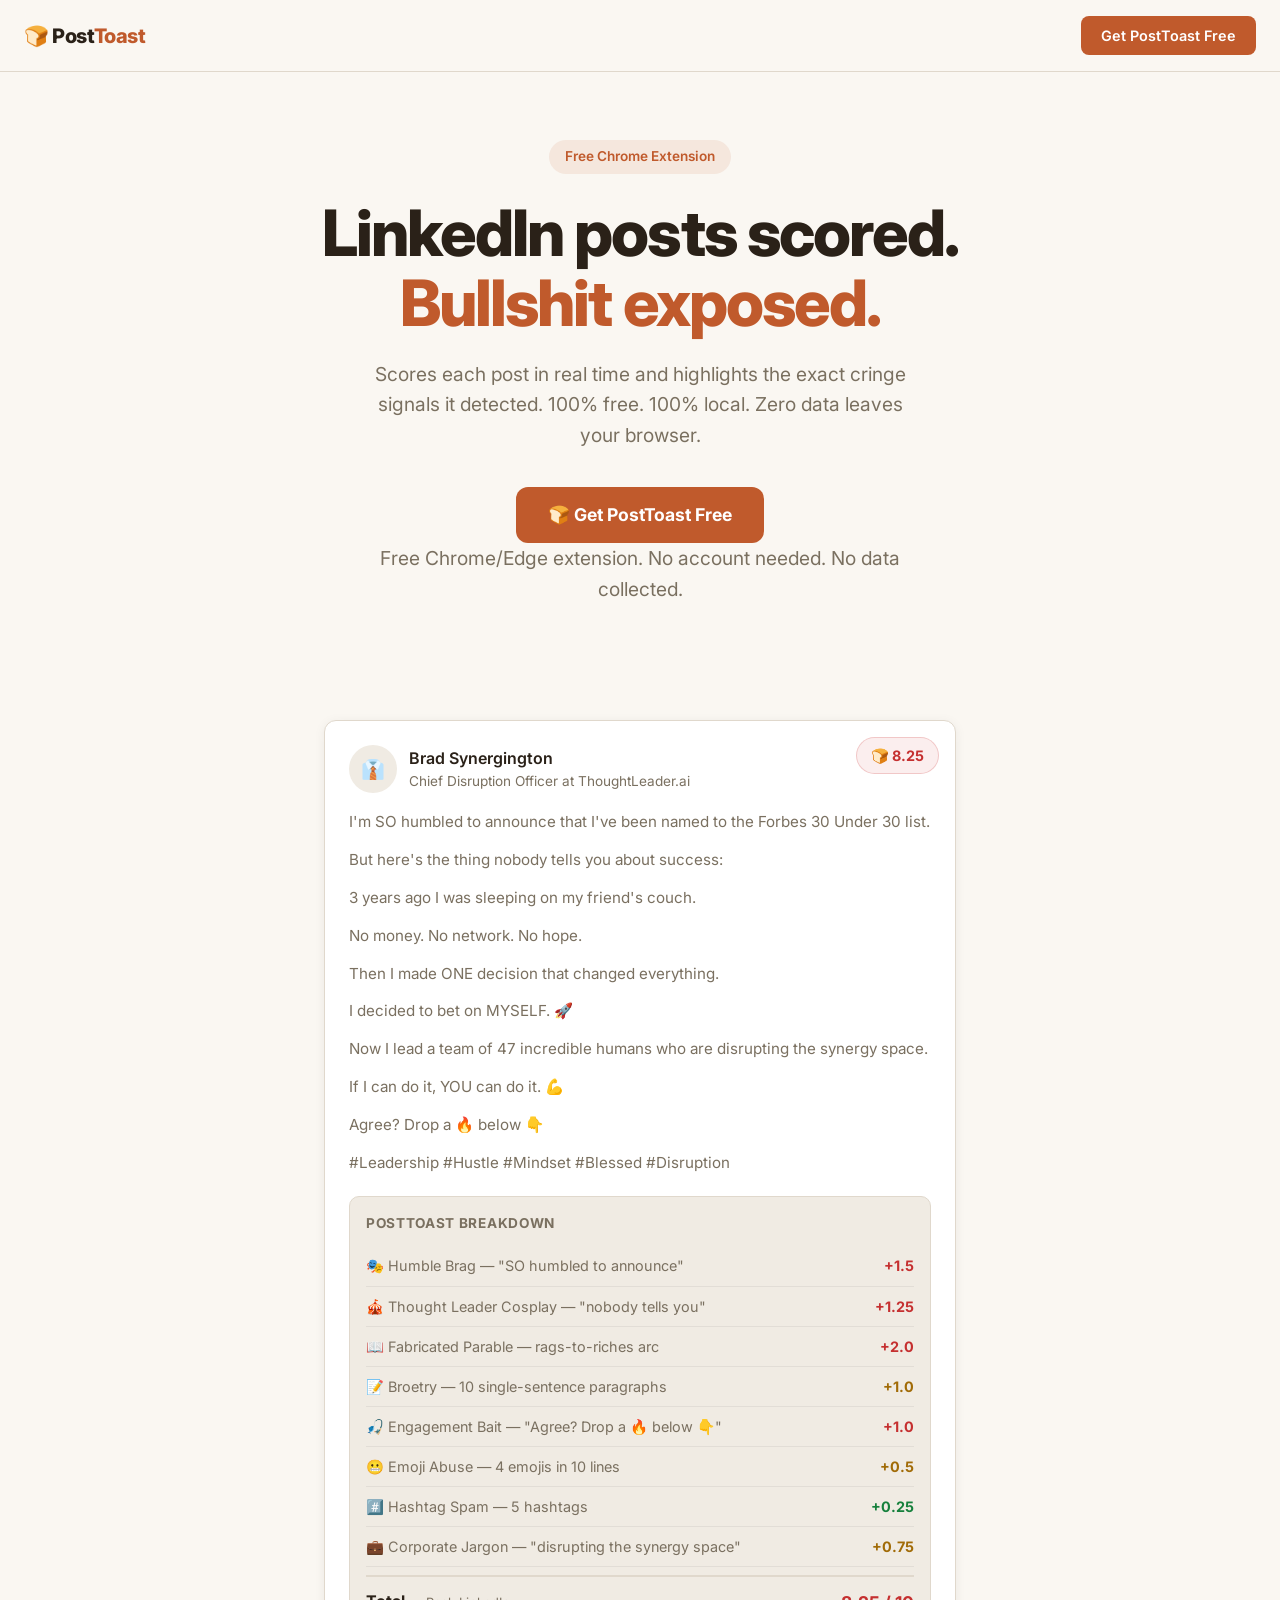
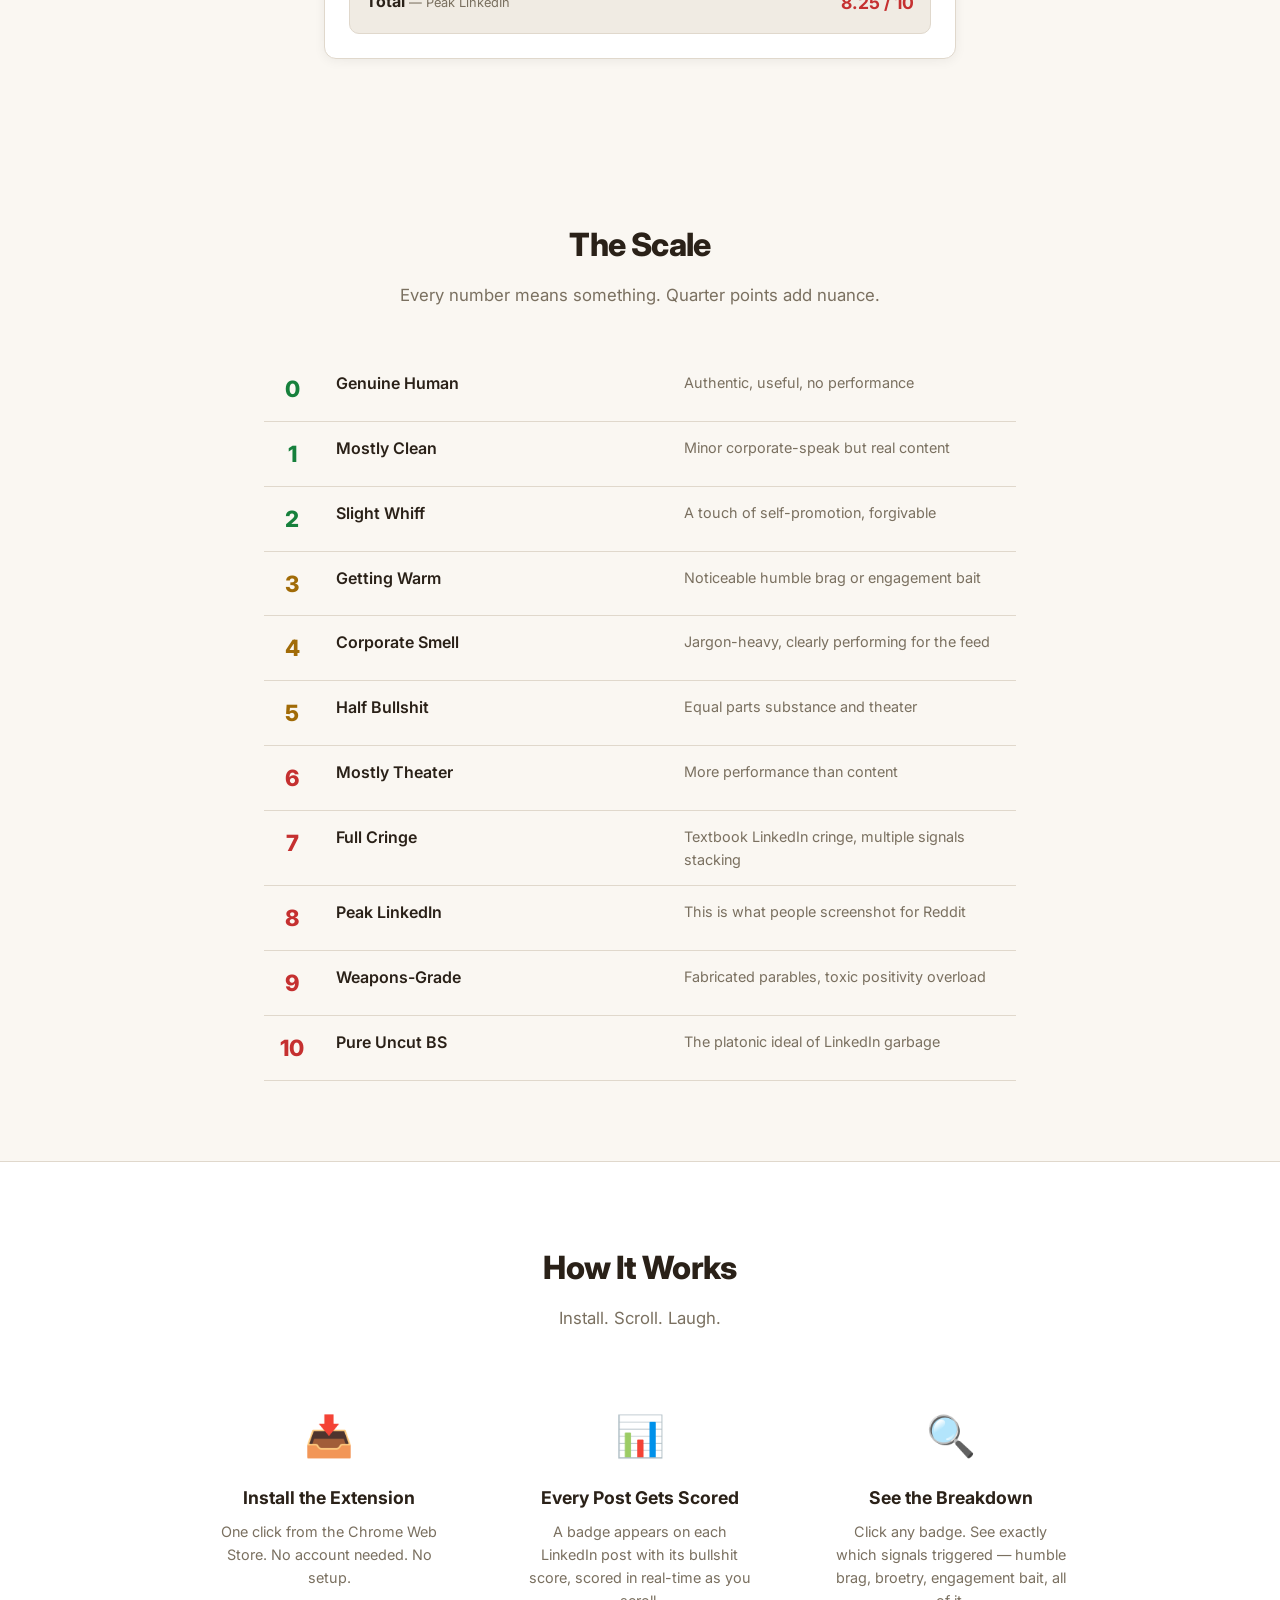
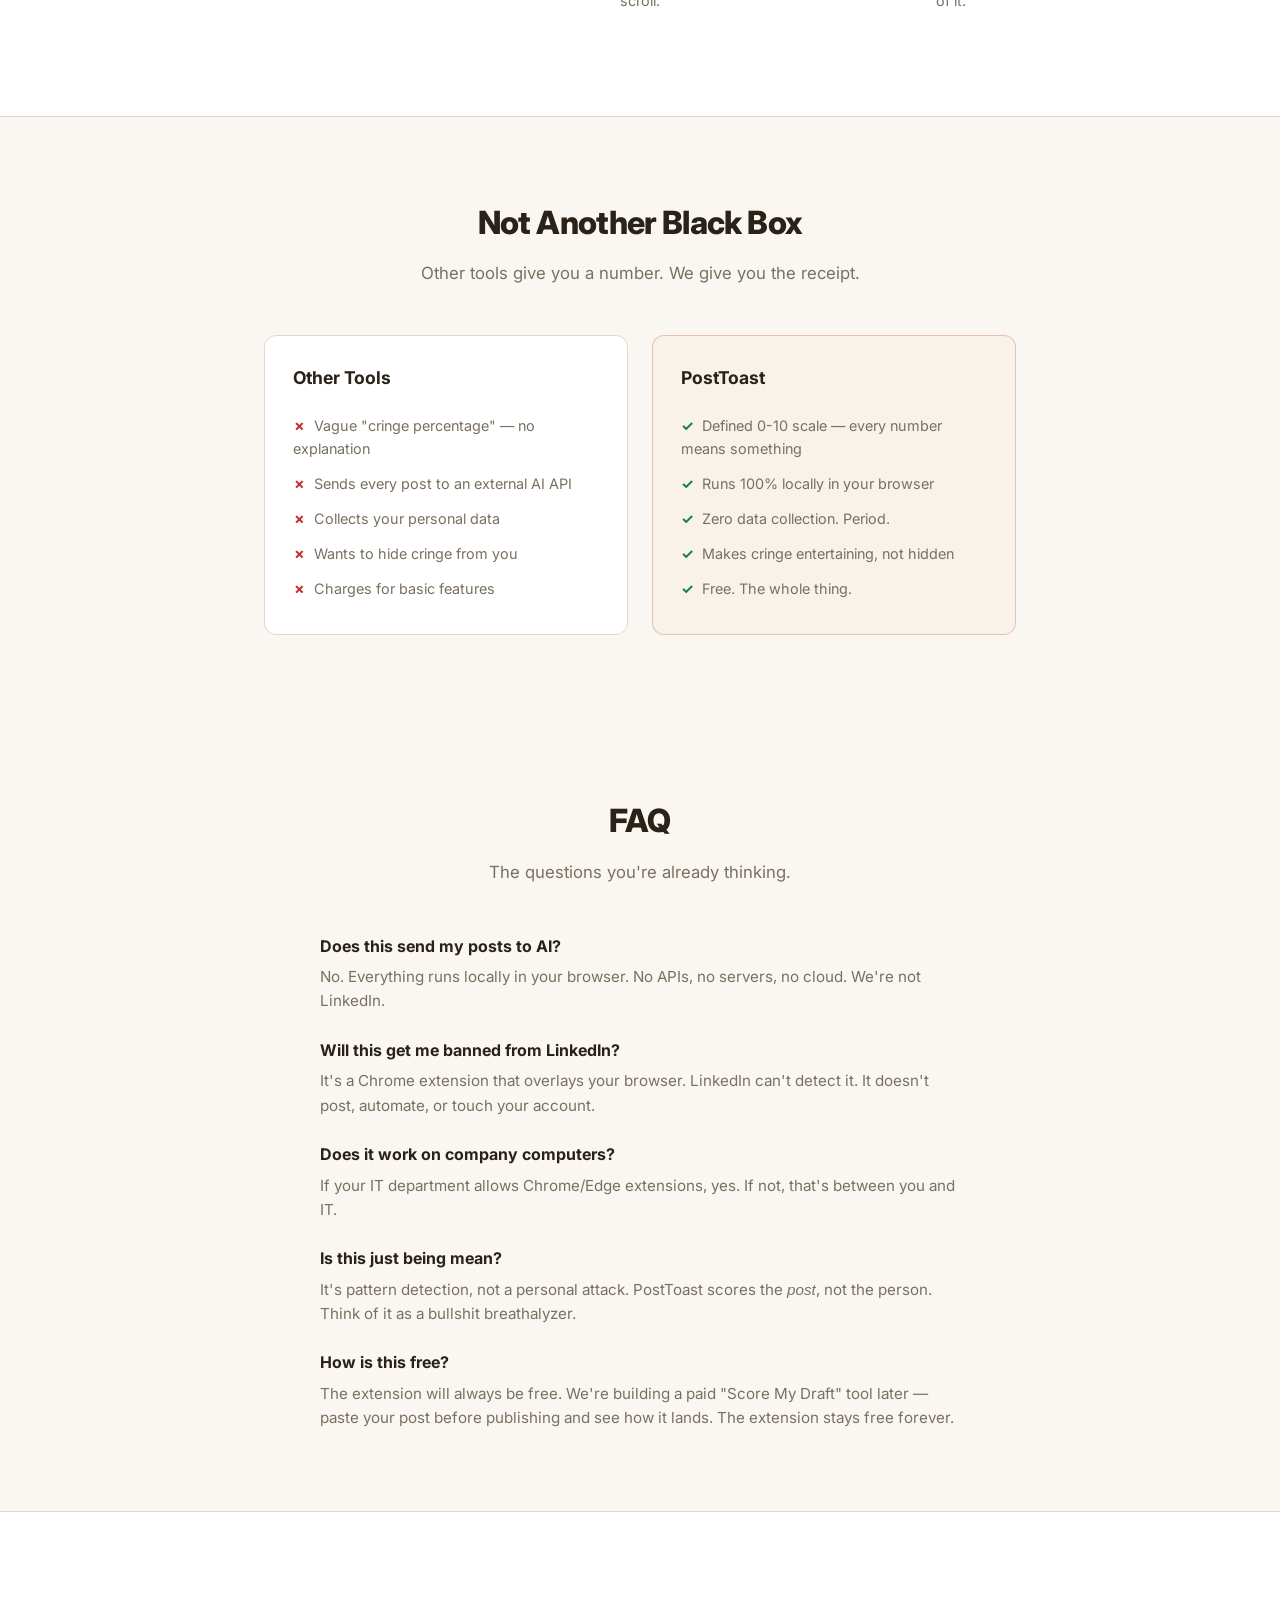
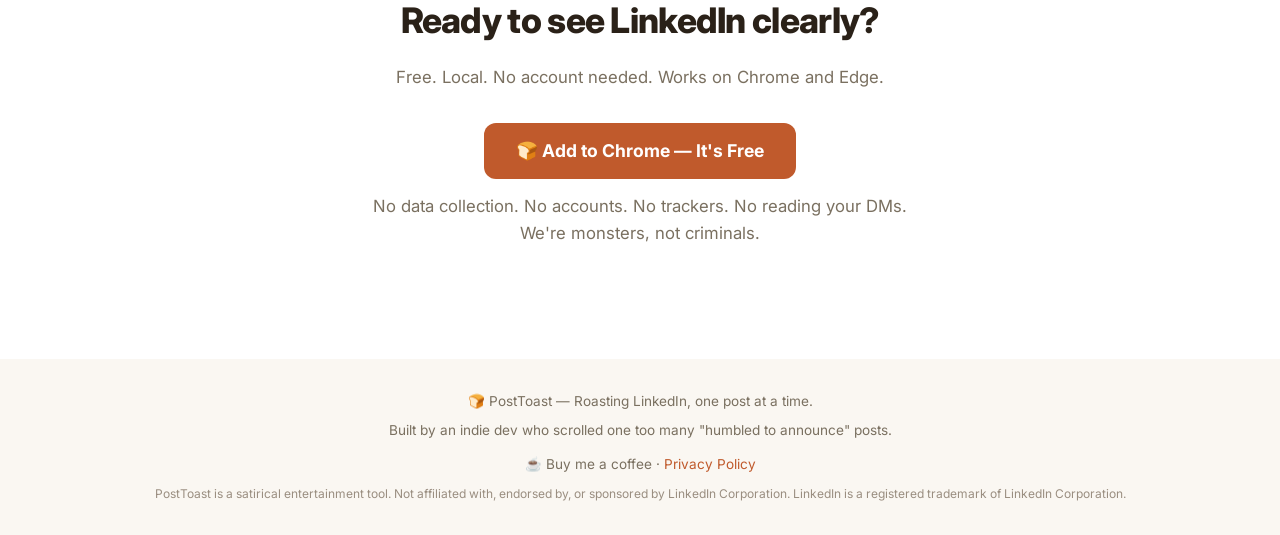
==== commit 8fb0a3da: "Add auto dark mode via prefers-color-scheme - Light: warm white + burnt sienna (default) - Dark: war" ====
--- a/landing/index.html
+++ b/landing/index.html
@@ -33,6 +33,32 @@
       --green: #16803C;
       --yellow: #A16B07;
       --red: #C53030;
+      --nav-bg: rgba(250, 247, 242, 0.92);
+      --shadow: rgba(0,0,0,0.06);
+      --signal-border: rgba(0,0,0,0.06);
+      --footer-muted: #9A8E80;
+      --cta-text: #fff;
+    }
+
+    @media (prefers-color-scheme: dark) {
+      :root {
+        --bg: #1A1410;
+        --surface: #241D16;
+        --surface-2: #2E2620;
+        --border: #3D3428;
+        --text: #F2E8DC;
+        --text-muted: #9A8E80;
+        --accent: #D4724A;
+        --accent-dim: rgba(212, 114, 74, 0.12);
+        --green: #22c55e;
+        --yellow: #eab308;
+        --red: #ef4444;
+        --nav-bg: rgba(26, 20, 16, 0.92);
+        --shadow: rgba(0,0,0,0.2);
+        --signal-border: rgba(255,255,255,0.05);
+        --footer-muted: #5A5040;
+        --cta-text: #1A1410;
+      }
     }
 
     body {
@@ -49,7 +75,7 @@
       top: 0;
       width: 100%;
       padding: 16px 24px;
-      background: rgba(250, 247, 242, 0.92);
+      background: var(--nav-bg);
       backdrop-filter: blur(12px);
       border-bottom: 1px solid var(--border);
       z-index: 100;
@@ -69,7 +95,7 @@
 
     .nav-cta {
       background: var(--accent);
-      color: #fff;
+      color: var(--cta-text);
       padding: 8px 20px;
       border-radius: 8px;
       text-decoration: none;
@@ -80,7 +106,7 @@
 
     .nav-cta:hover {
       transform: translateY(-1px);
-      box-shadow: 0 4px 20px rgba(192, 90, 44, 0.25);
+      box-shadow: 0 4px 20px var(--accent-dim);
     }
 
     /* Hero */
@@ -125,7 +151,7 @@
       align-items: center;
       gap: 10px;
       background: var(--accent);
-      color: #fff;
+      color: var(--cta-text);
       padding: 14px 32px;
       border-radius: 12px;
       text-decoration: none;
@@ -136,7 +162,7 @@
 
     .hero-cta:hover {
       transform: translateY(-2px);
-      box-shadow: 0 8px 30px rgba(192, 90, 44, 0.25);
+      box-shadow: 0 8px 30px var(--accent-dim);
     }
 
     .hero-sub {
@@ -158,7 +184,7 @@
       border-radius: 12px;
       padding: 24px;
       position: relative;
-      box-shadow: 0 2px 12px rgba(0,0,0,0.06);
+      box-shadow: 0 2px 12px var(--shadow);
     }
 
     .demo-header {
@@ -210,9 +236,9 @@
     .badge:hover { transform: scale(1.05); }
 
     .badge.high {
-      background: rgba(197, 48, 48, 0.1);
+      background: rgba(197, 48, 48, 0.08);
       color: var(--red);
-      border: 1px solid rgba(197, 48, 48, 0.25);
+      border: 1px solid rgba(197, 48, 48, 0.2);
     }
 
     /* Breakdown */
@@ -238,7 +264,7 @@
       justify-content: space-between;
       align-items: center;
       padding: 8px 0;
-      border-bottom: 1px solid rgba(0,0,0,0.06);
+      border-bottom: 1px solid var(--signal-border);
       font-size: 0.9rem;
     }
 
@@ -615,7 +641,7 @@
     <p>🍞 PostToast — Roasting LinkedIn, one post at a time.</p>
     <p style="margin-top: 8px;">Built by an indie dev who scrolled one too many "humbled to announce" posts.</p>
     <p style="margin-top: 12px;"><a href="https://buymeacoffee.com/leeking" class="bmac-link">☕ Buy me a coffee</a> · <a href='/privacy'>Privacy Policy</a></p>
-    <p style="margin-top: 8px; font-size: 0.75rem; color: #9A8E80;">PostToast is a satirical entertainment tool. Not affiliated with, endorsed by, or sponsored by LinkedIn Corporation. LinkedIn is a registered trademark of LinkedIn Corporation.</p>
+    <p style="margin-top: 8px; font-size: 0.75rem; color: var(--footer-muted);">PostToast is a satirical entertainment tool. Not affiliated with, endorsed by, or sponsored by LinkedIn Corporation. LinkedIn is a registered trademark of LinkedIn Corporation.</p>
   </footer>
 
   <script>
